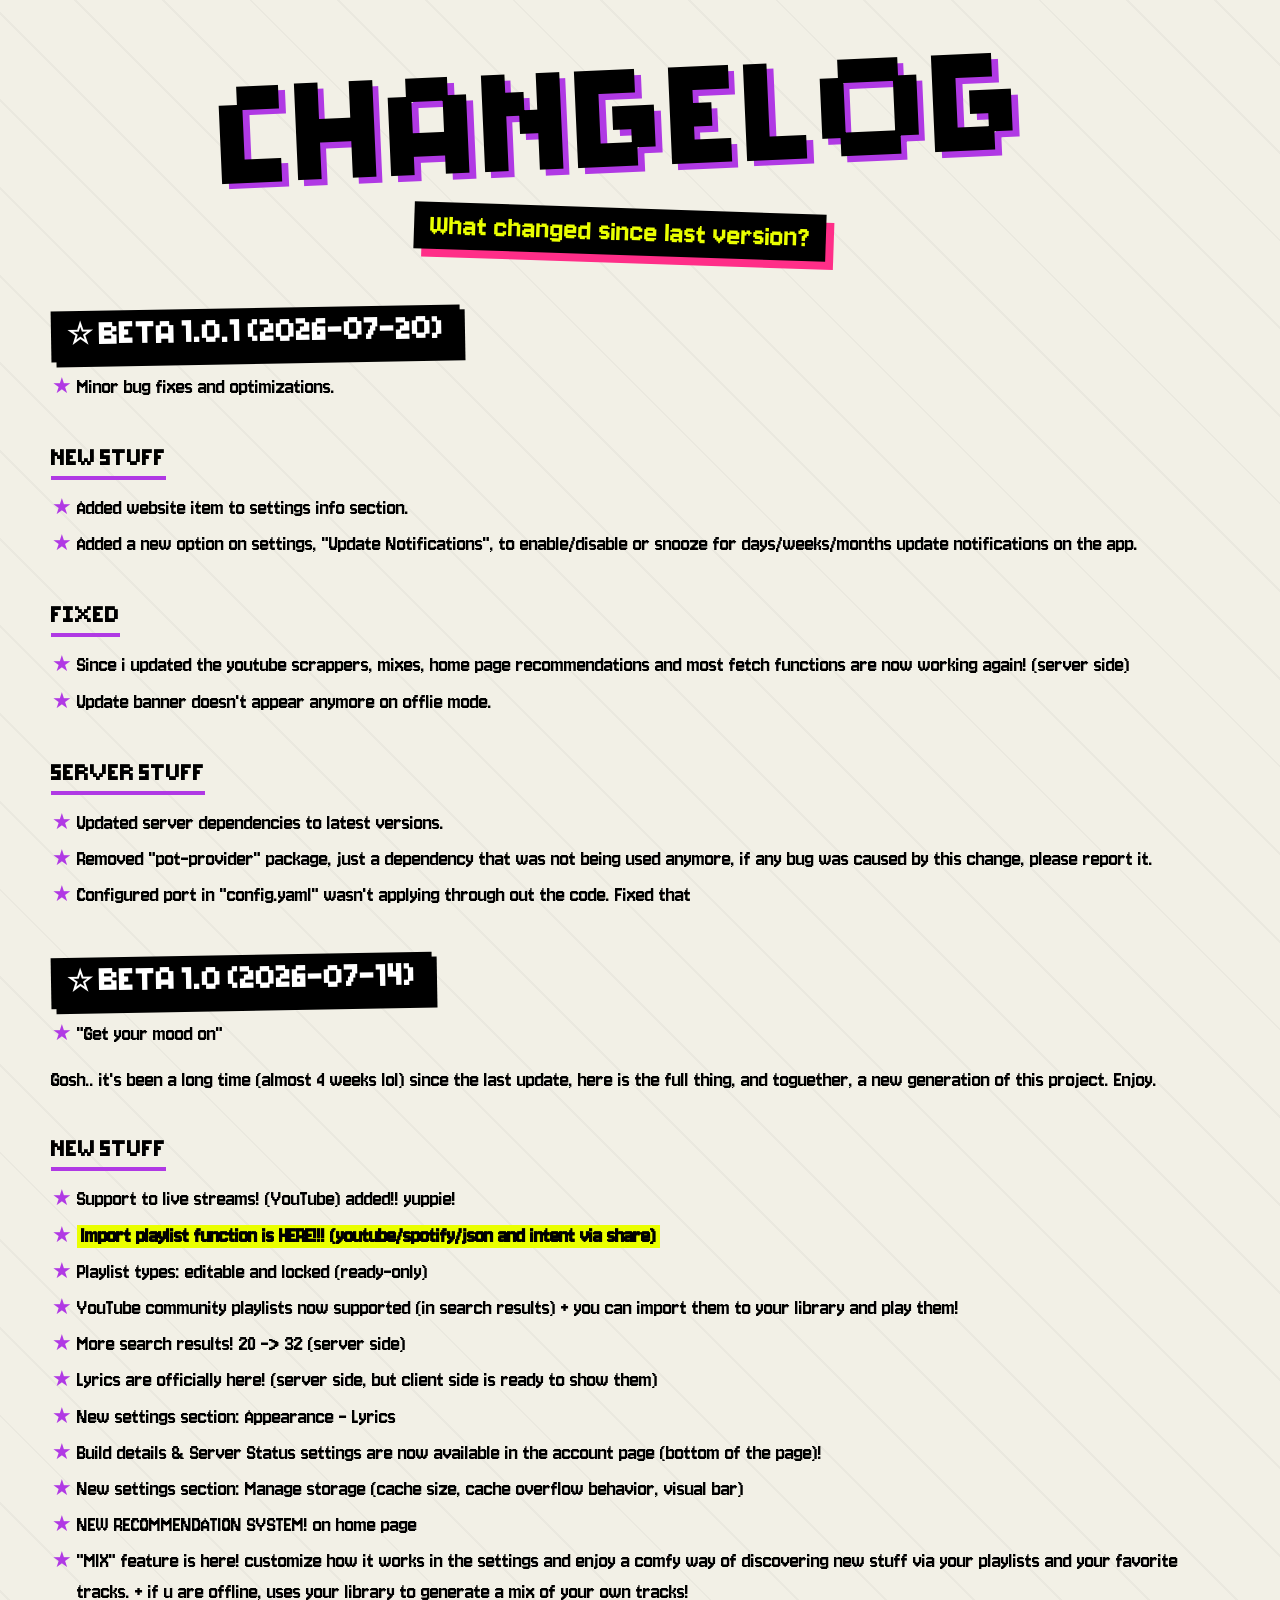
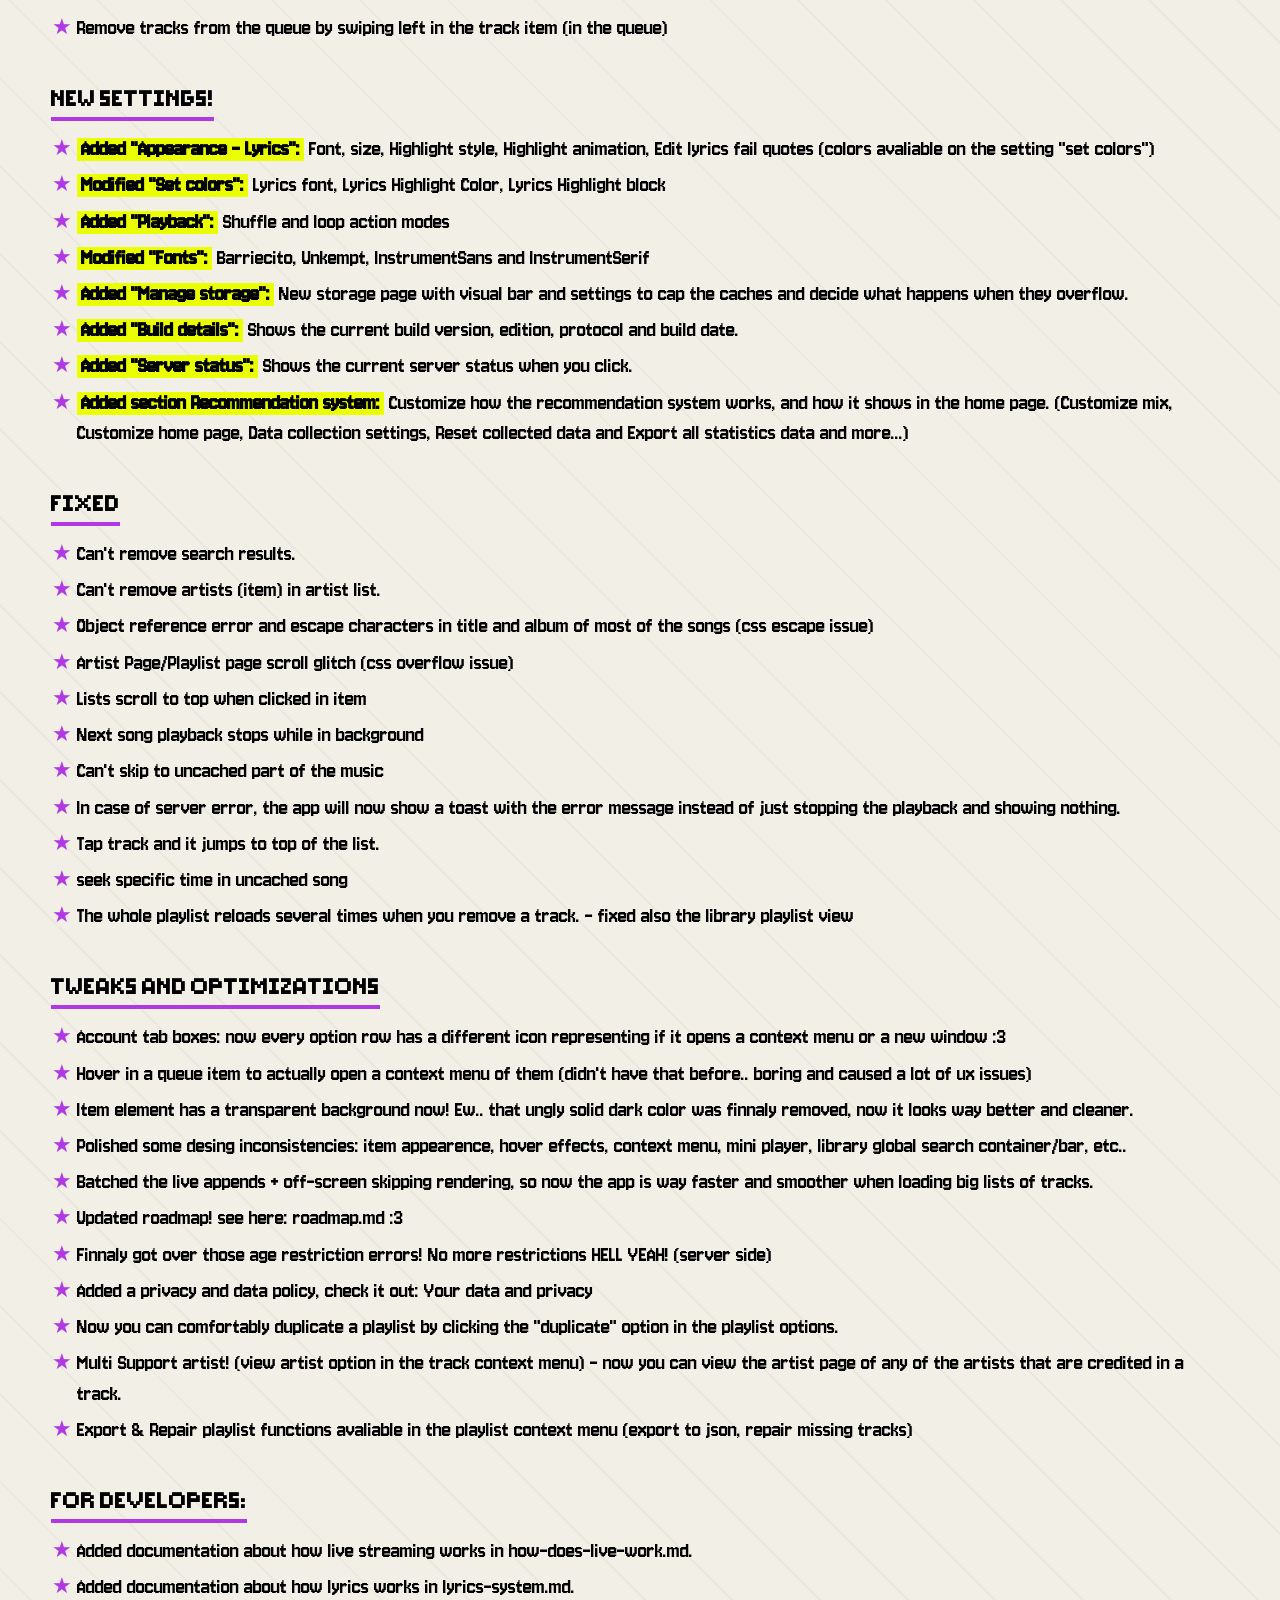
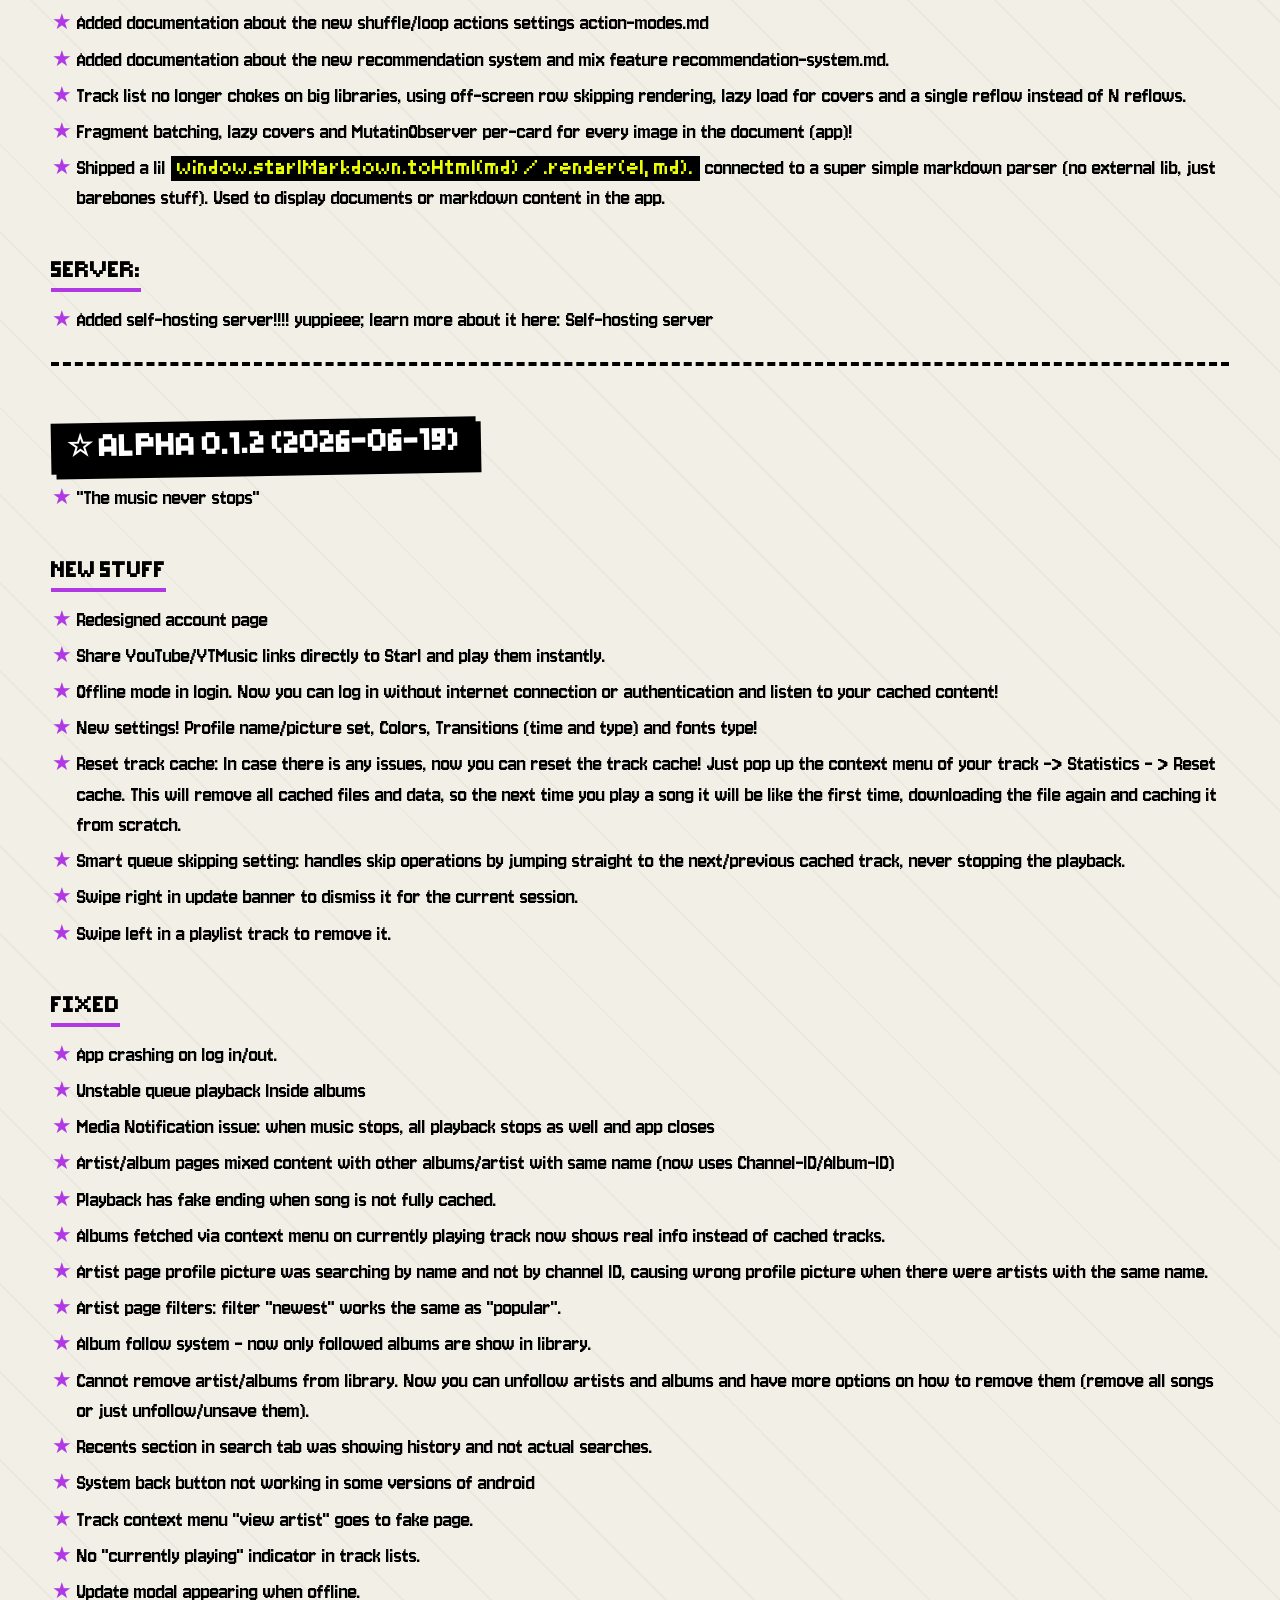
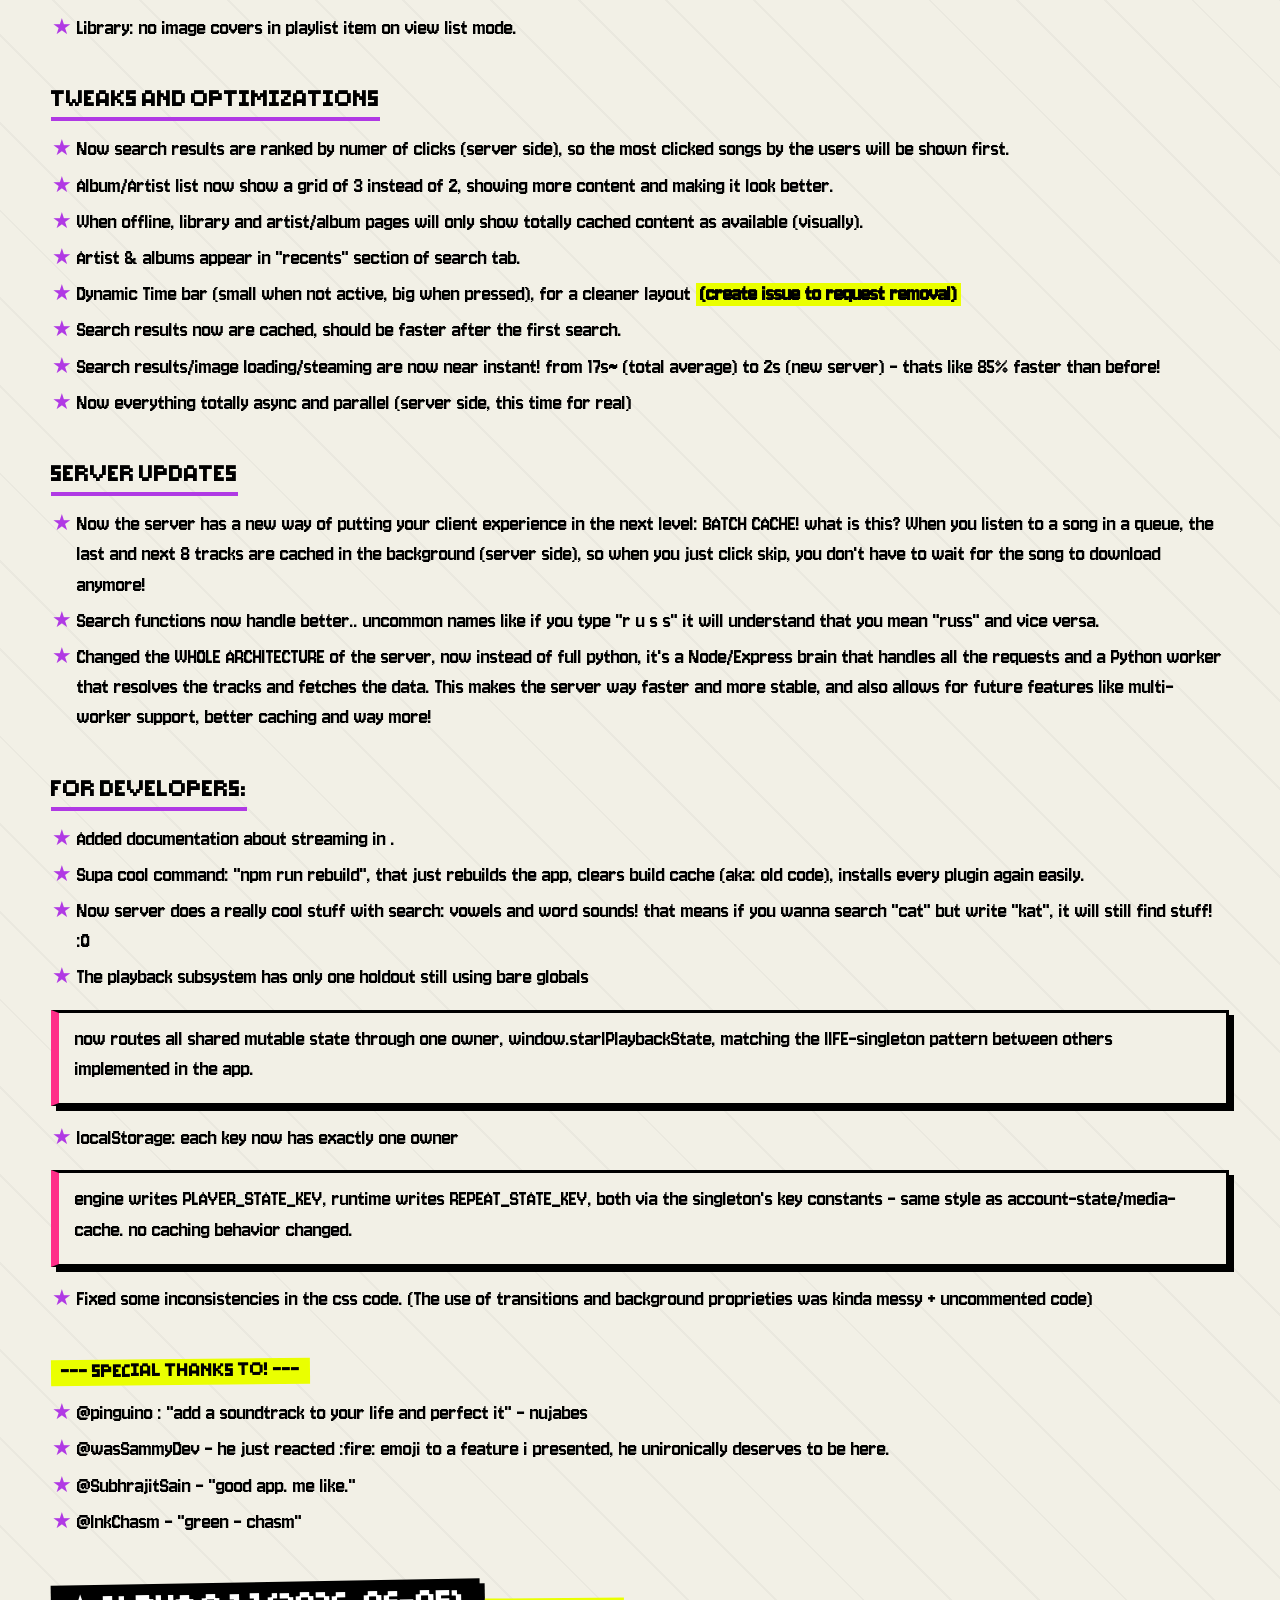
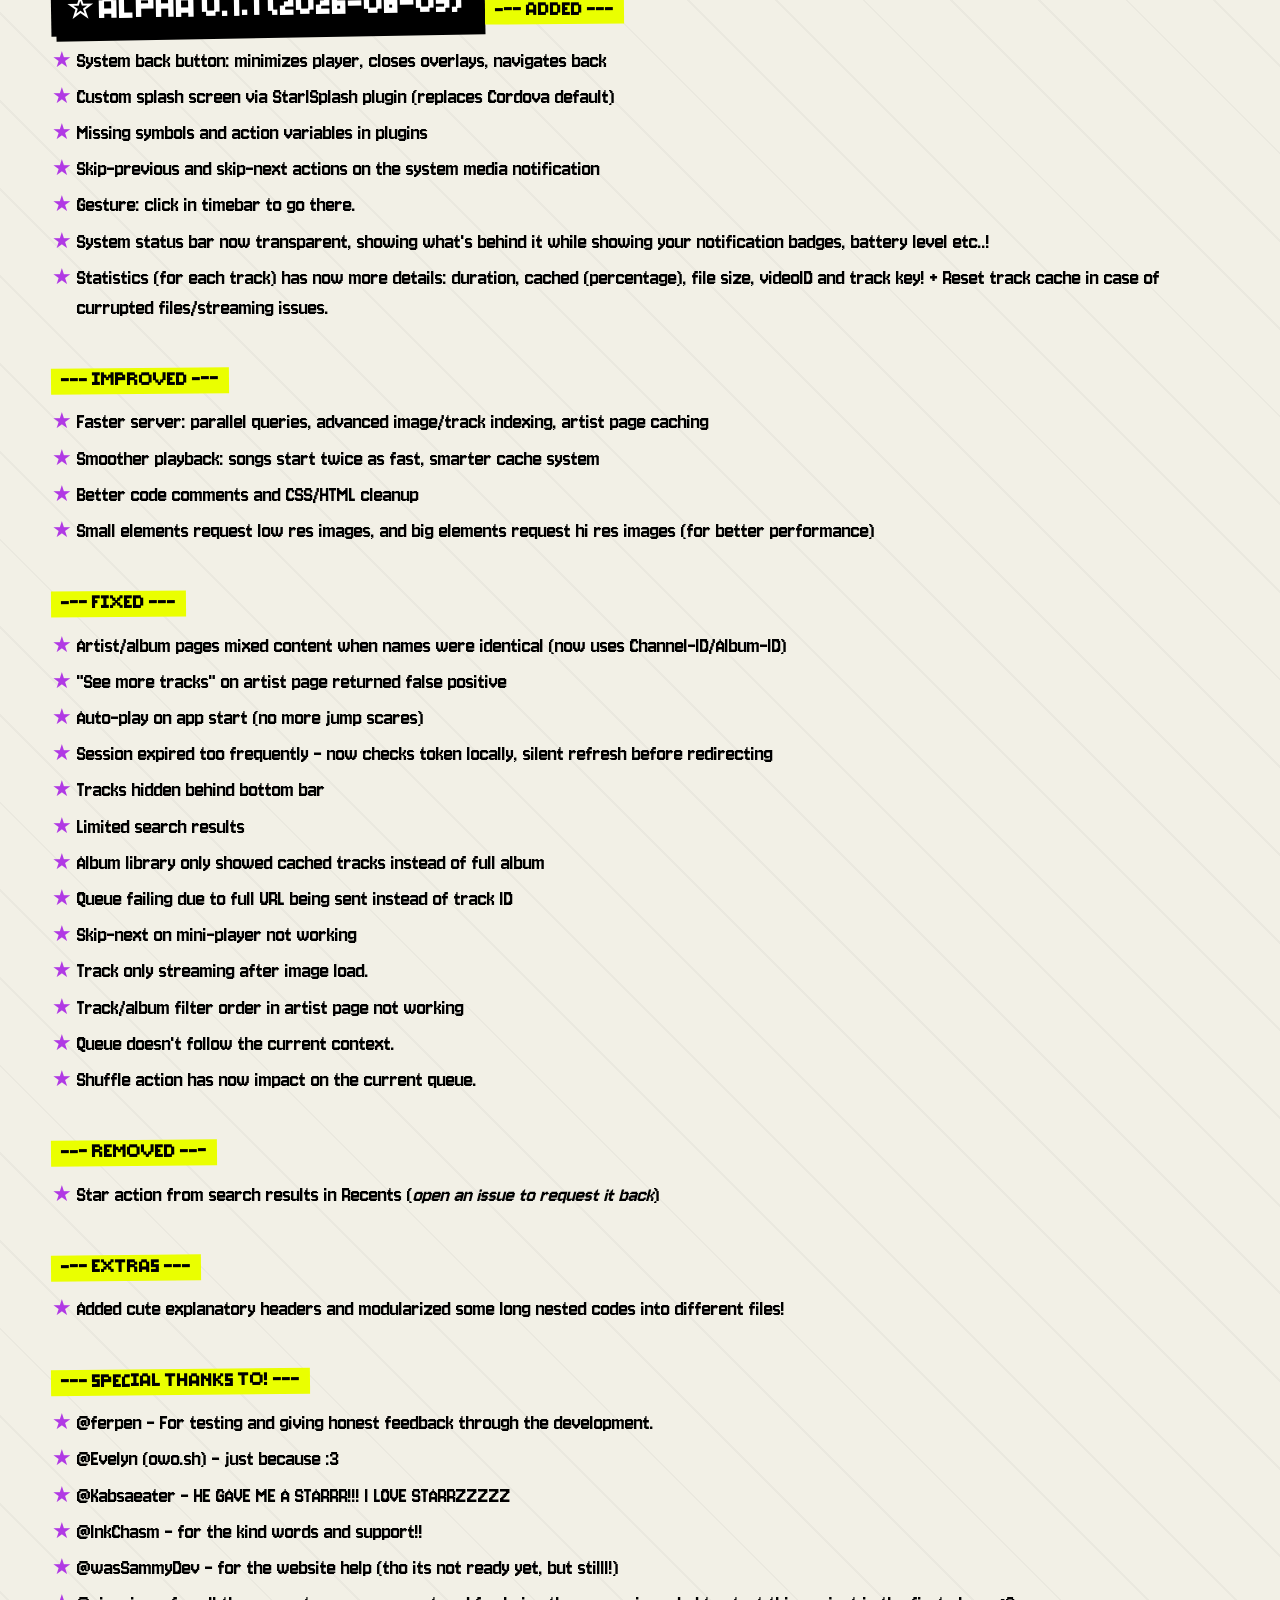
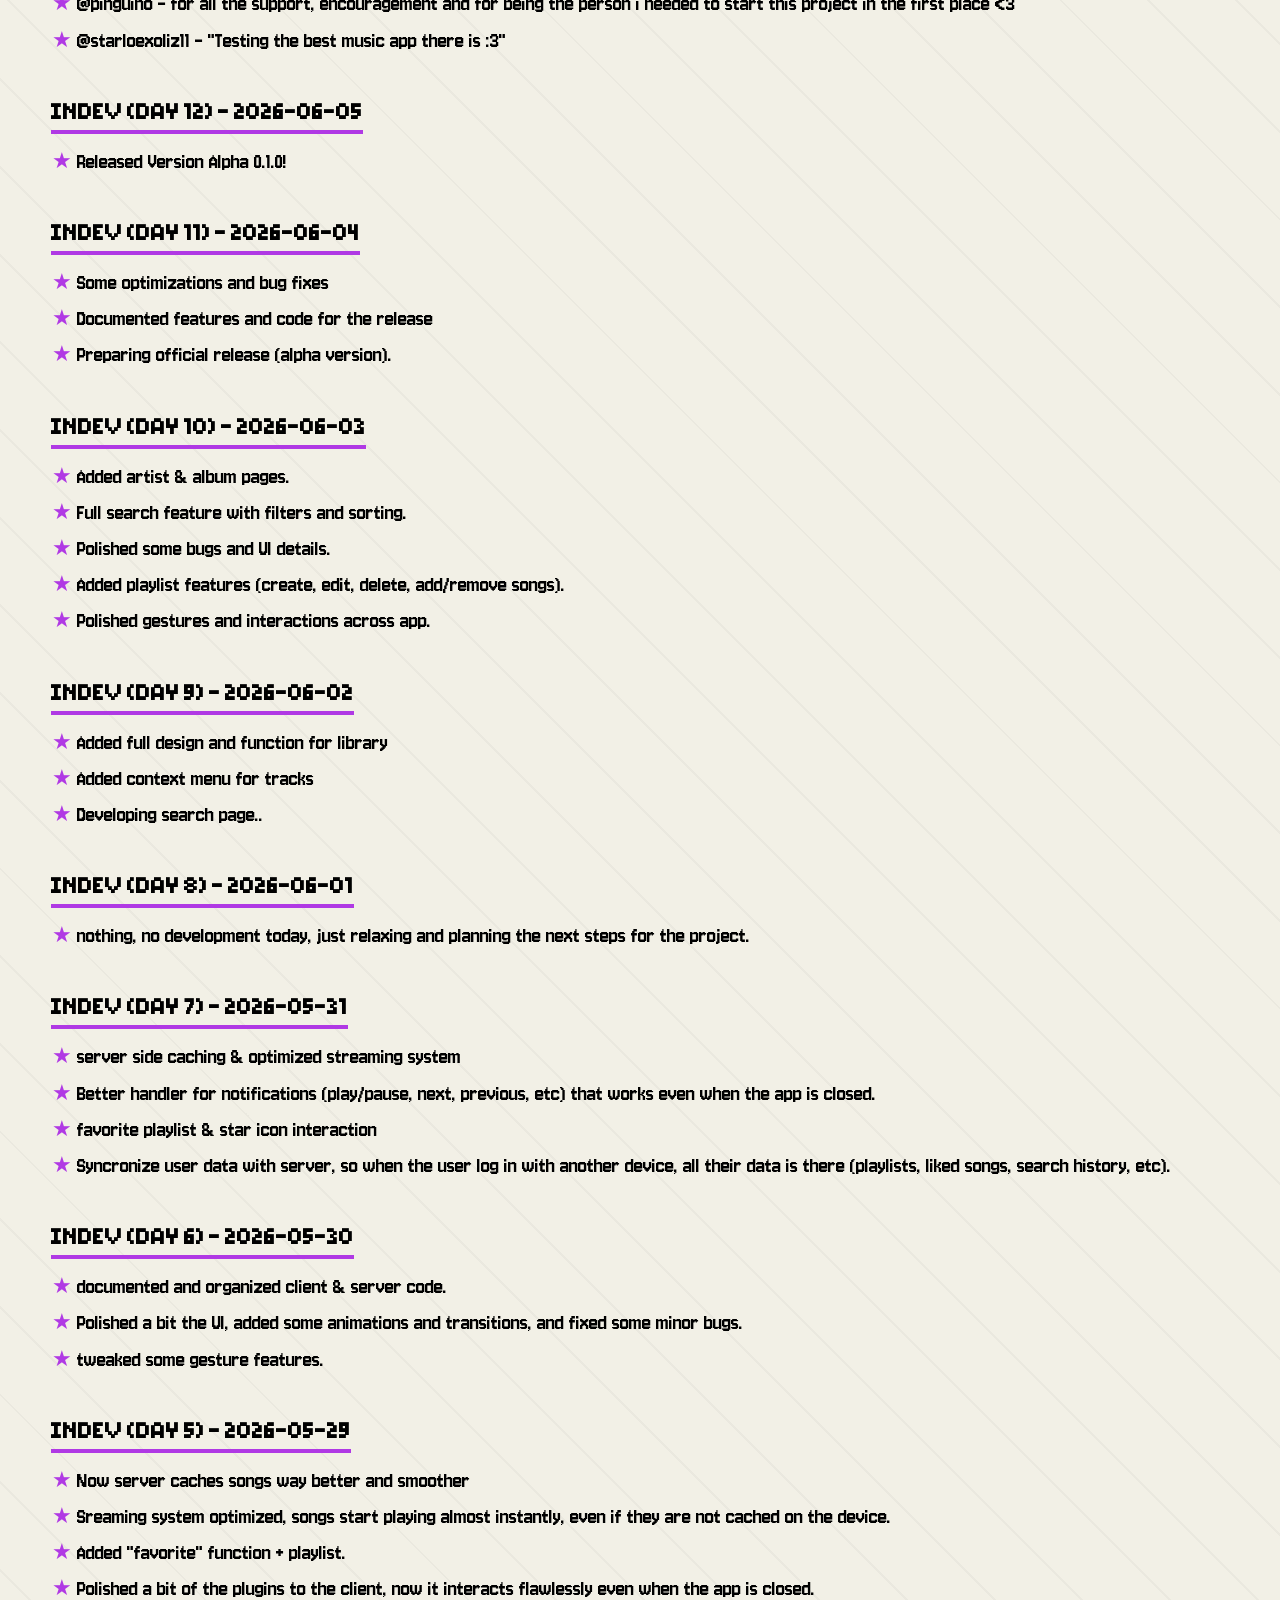
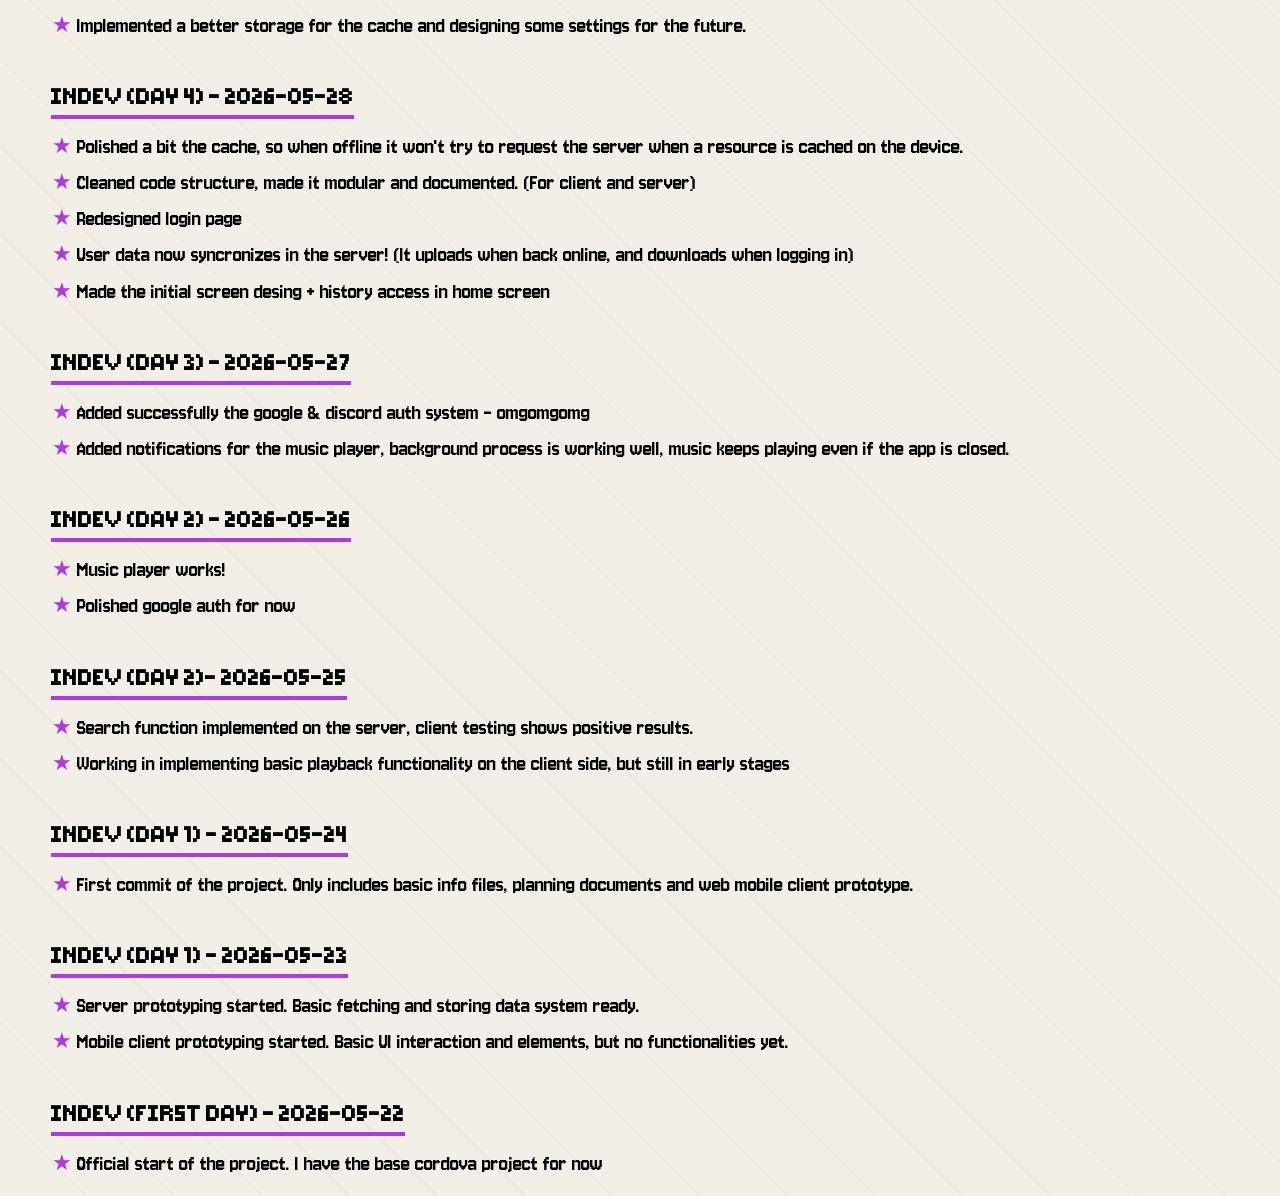
==== changelog.html @ 072ba6b6 "Added changelog + privacy & data :3" ====
<!doctype html>
<html lang="en">
<head>
	<meta charset="utf-8" />
	<meta name="viewport" content="width=device-width, initial-scale=1" />
	<title>starl - changelog</title>
	<meta name="description" content="The whole changelog :3" />
	<link rel="icon" href="media/img/GlitterMadness-Frame.png" />
	<link rel="stylesheet" href="styles/docs.css" />
	<link rel="stylesheet" href="styles/spray.css" />
	<link rel="stylesheet" href="styles/drag.css" />
	<script src="js/wiggle.js" defer></script>
	<script src="js/main.js" defer></script>
	<script src="js/drag.js" defer></script>
	<script src="js/md.js" defer></script>
	<script src="js/changelog.js" defer></script>
</head>
<body>

	<header class="hero">
		<h1 class="hero-title" data-wiggle>Changelog</h1>
		<p class="hero-sub">What changed since last version?</p>
	</header>

			<article id="doc-content" class="doc-content" style="padding-left: 4%; padding-right: 4%;">

# ☆ Beta 1.0.1 (2026-07-20)
- Minor bug fixes and optimizations.

## New stuff
- Added website item to settings info section.
- Added a new option on settings, "Update Notifications", to enable/disable or snooze for days/weeks/months update notifications on the app.

## Fixed
- Since i updated the youtube scrappers, mixes, home page recommendations and most fetch functions are now working again! (server side)
- Update banner doesn't appear anymore on offlie mode.

## Server Stuff
- Updated server dependencies to latest versions.
- Removed "pot-provider" package, just a dependency that was not being used anymore, if any bug was caused by this change, please report it.
- Configured port in "config.yaml" wasn't applying through out the code. Fixed that

# ☆ Beta 1.0 (2026-07-14)
-  "Get your mood on"

Gosh.. it's been a long time (almost 4 weeks lol) since the last update, here is the full thing, and toguether, a new generation of this project. Enjoy.

## New stuff
- Support to live streams! (YouTube) added!! yuppie!
- **Import playlist function is HERE!!! (youtube/spotify/json and intent via share)**
- Playlist types: editable and locked (ready-only)
- YouTube community playlists now supported (in search results) + you can import them to your library and play them!
- More search results! 20 -> 32 (server side)
- Lyrics are officially here! (server side, but client side is ready to show them)
- New settings section: Appearance - Lyrics
- Build details & Server Status settings are now available in the account page (bottom of the page)!
- New settings section: Manage storage (cache size, cache overflow behavior, visual bar)
- NEW RECOMMENDATION SYSTEM! on home page
- "MIX" feature is here! customize how it works in the settings and enjoy a comfy way of discovering new stuff via your playlists and your favorite tracks. + if u are offline, uses your library to generate a mix of your own tracks!
- Remove tracks from the queue by swiping left in the track item (in the queue)

## New Settings!
- **Added "Appearance - Lyrics":** Font, size, Highlight style, Highlight animation, Edit lyrics fail quotes (colors avaliable on the setting "set colors")
- **Modified "Set colors":** Lyrics font, Lyrics Highlight Color, Lyrics Highlight block
- **Added "Playback":** Shuffle and loop action modes
- **Modified "Fonts":** Barriecito, Unkempt, InstrumentSans and InstrumentSerif
- **Added "Manage storage":** New storage page with visual bar and settings to cap the caches and decide what happens when they overflow.
- **Added "Build details":** Shows the current build version, edition, protocol and build date.
- **Added "Server status":** Shows the current server status when you click.
- **Added section Recommendation system:** Customize how the recommendation system works, and how it shows in the home page. (Customize mix, Customize home page, Data collection settings, Reset collected data and Export all statistics data and more...)

## Fixed
- Can't remove search results.
- Can't remove artists (item) in artist list.
- Object reference error and escape characters in title and album of most of the songs (css escape issue)
- Artist Page/Playlist page scroll glitch (css overflow issue)
- Lists scroll to top when clicked in item
- Next song playback stops while in background
- Can't skip to uncached part of the music
- In case of server error, the app will now show a toast with the error message instead of just stopping the playback and showing nothing.
- Tap track and it jumps to top of the list.
- seek specific time in uncached song
- The whole playlist reloads several times when you remove a track. - fixed also the library playlist view

## Tweaks and optimizations
- Account tab boxes: now every option row has a different icon representing if it opens a context menu or a new window :3
- Hover in a queue item to actually open a context menu of them (didn't have that before.. boring and caused a lot of ux issues)
- Item element has a transparent background now! Ew.. that ungly solid dark color was finnaly removed, now it looks way better and cleaner.
- Polished some desing inconsistencies: item appearence, hover effects, context menu, mini player, library global search container/bar, etc..
- Batched the live appends + off-screen skipping rendering, so now the app is way faster and smoother when loading big lists of tracks.
- Updated roadmap! see here: <a href="./docs/roadmap.md" target="_blank">roadmap.md</a> :3
- Finnaly got over those age restriction errors! No more restrictions HELL YEAH! (server side)
- Added a privacy and data policy, check it out: <a href="./privacy&data.html" target="_blank">Your data and privacy</a>
- Now you can comfortably duplicate a playlist by clicking the "duplicate" option in the playlist options.
- Multi Support artist! (view artist option in the track context menu) - now you can view the artist page of any of the artists that are credited in a track.
- Export & Repair playlist functions avaliable in the playlist context menu (export to json, repair missing tracks)

## For developers:
- Added documentation about how live streaming works in <a href="./docs/dev/how-does-live-work.md" target="_blank">how-does-live-work.md</a>.
- Added documentation about how lyrics works in <a href="./docs/dev/lyrics-system.md" target="_blank">lyrics-system.md</a>.
- Added documentation about the new shuffle/loop actions settings <a href="./docs/dev/action-modes.md">action-modes.md</a>
- Added documentation about the new recommendation system and mix feature <a href="./docs/dev/recommendation-system.md">recommendation-system.md</a>.
- Track list no longer chokes on big libraries, using off-screen row skipping rendering, lazy load for covers and a single reflow instead of N reflows.
- Fragment batching, lazy covers and MutatinObserver per-card for every image in the document (app)!
- Shipped a lil `window.starlMarkdown.toHtml(md) / .render(el, md).` connected to a super simple markdown parser (no external lib, just barebones stuff). Used to display documents or markdown content in the app.

## Server:
- Added self-hosting server!!!! yuppieee; learn more about it here: <a href="./docs/server/readme.md" target="_blank">Self-hosting server</a>

---

# ☆ Alpha 0.1.2 (2026-06-19)
- "The music never stops"

## New stuff
- Redesigned account page
- Share YouTube/YTMusic links directly to Starl and play them instantly.
- Offline mode in login. Now you can log in without internet connection or authentication and listen to your cached content!
- New settings! Profile name/picture set, Colors, Transitions (time and type) and fonts type!
- Reset track cache: In case there is any issues, now you can reset the track cache! Just pop up the context menu of your track -> Statistics - > Reset cache. This will remove all cached files and data, so the next time you play a song it will be like the first time, downloading the file again and caching it from scratch.
- Smart queue skipping setting: handles skip operations by jumping straight to the next/previous cached track, never stopping the playback.
- Swipe right in update banner to dismiss it for the current session.
- Swipe left in a playlist track to remove it.

## Fixed
- App crashing on log in/out.
- Unstable queue playback Inside albums
- Media Notification issue: when music stops, all playback stops as well and app closes
- Artist/album pages mixed content with other albums/artist with same name (now uses Channel-ID/Album-ID)
- Playback has fake ending when song is not fully cached.
- Albums fetched via context menu on currently playing track now shows real info instead of cached tracks.
- Artist page profile picture was searching by name and not by channel ID, causing wrong profile picture when there were artists with the same name.
- Artist page filters: filter "newest" works the same as "popular".
- Album follow system - now only followed albums are show in library.
- Cannot remove artist/albums from library. Now you can unfollow artists and albums and have more options on how to remove them (remove all songs or just unfollow/unsave them).
- Recents section in search tab was showing history and not actual searches.
- System back button not working in some versions of android
- Track context menu "view artist" goes to fake page.
- No "currently playing" indicator in track lists.
- Update modal appearing when offline.
- Library: no image covers in playlist item on view list mode.

## Tweaks and optimizations
- Now search results are ranked by numer of clicks (server side), so the most clicked songs by the users will be shown first.
- Album/Artist list now show a grid of 3 instead of 2, showing more content and making it look better.
- When offline, library and artist/album pages will only show totally cached content as available (visually).
- Artist & albums appear in "recents" section of search tab.
- Dynamic Time bar (small when not active, big when pressed), for a cleaner layout **(create issue to request removal)**
- Search results now are cached, should be faster after the first search.
- Search results/image loading/steaming are now near instant! from 17s~ (total average) to 2s (new server) - thats like 85% faster than before!
- Now everything totally async and parallel (server side, this time for real)

## Server updates
- Now the server has a new way of putting your client experience in the next level: BATCH CACHE! what is this? When you listen to a song in a queue, the last and next 8 tracks are cached in the background (server side), so when you just click skip, you don't have to wait for the song to download anymore!
- Search functions now handle better.. uncommon names like if you type "r u s s" it will understand that you mean "russ" and vice versa.
- Changed the WHOLE ARCHITECTURE of the server, now instead of full python, it's a Node/Express brain that handles all the requests and a Python worker that resolves the tracks and fetches the data. This makes the server way faster and more stable, and also allows for future features like multi-worker support, better caching and way more!

## For developers:
- Added documentation about streaming in <a href="./docs/dev/how-sys-streaming-works.md"></a> .
- Supa cool command: "npm run rebuild", that just rebuilds the app, clears build cache (aka: old code), installs every plugin again easily.
- Now server does a really cool stuff with search: vowels and word sounds! that means if you wanna search "cat" but write "kat", it will still find stuff! :O
- The playback subsystem has only one holdout still using bare globals
> now routes all shared mutable state through one owner, window.starlPlaybackState, matching the IIFE-singleton pattern between others implemented in the app.
- localStorage: each key now has exactly one owner
> engine writes PLAYER_STATE_KEY, runtime writes REPEAT_STATE_KEY, both via the singleton's key constants - same style as account-state/media-cache. no caching behavior changed.
- Fixed some inconsistencies in the css code. (The use of transitions and background proprieties was kinda messy + uncommented code)

### --- Special thanks to! ---
- @pinguino : "add a soundtrack to your life and perfect it" - nujabes
- @wasSammyDev - he just reacted :fire: emoji to a feature i presented, he unironically deserves to be here.
- @SubhrajitSain - "good app. me like."
- @InkChasm - "green - chasm"

# ☆ Alpha 0.1.1 (2026-06-05)

### --- Added ---
- System back button: minimizes player, closes overlays, navigates back
- Custom splash screen via StarlSplash plugin (replaces Cordova default)
- Missing symbols and action variables in plugins
- Skip-previous and skip-next actions on the system media notification
- Gesture: click in timebar to go there.
- System status bar now transparent, showing what's behind it while showing your notification badges, battery level etc..!
- Statistics (for each track) has now more details: duration, cached (percentage), file size, videoID and track key! + Reset track cache in case of currupted files/streaming issues.

### --- Improved ---
- Faster server: parallel queries, advanced image/track indexing, artist page caching
- Smoother playback: songs start twice as fast, smarter cache system
- Better code comments and CSS/HTML cleanup
- Small elements request low res images, and big elements request hi res images (for better performance)

### --- Fixed ---
- Artist/album pages mixed content when names were identical (now uses Channel-ID/Album-ID)
- "See more tracks" on artist page returned false positive
- Auto-play on app start (no more jump scares)
- Session expired too frequently - now checks token locally, silent refresh before redirecting
- Tracks hidden behind bottom bar
- Limited search results
- Album library only showed cached tracks instead of full album
- Queue failing due to full URL being sent instead of track ID
- Skip-next on mini-player not working
- Track only streaming after image load.
- Track/album filter order in artist page not working
- Queue doesn't follow the current context.
- Shuffle action has now impact on the current queue.

### --- Removed ---
- Star action from search results in Recents (*open an issue to request it back*)

### --- Extras ---
- Added cute explanatory headers and modularized some long nested codes into different files!

### --- Special thanks to! ---
- @ferpen - For testing and giving honest feedback through the development.
- @Evelyn (owo.sh) - just because :3
- @Kabsaeater - HE GAVE ME A STARRR!!! I LOVE STARRZZZZZ
- @InkChasm - for the kind words and support!!
- @wasSammyDev - for the website help (tho its not ready yet, but stilll!)
- @pinguino - for all the support, encouragement and for being the person i needed to start this project in the first place <3
- @starloexoliz11 - "Testing the best music app there is :3"

## indev (day 12) - 2026-06-05
- Released Version Alpha 0.1.0!

## indev (day 11) - 2026-06-04
- Some optimizations and bug fixes
- Documented features and code for the release
- Preparing official release (alpha version).

## indev (day 10) - 2026-06-03
- Added artist & album pages.
- Full search feature with filters and sorting.
- Polished some bugs and UI details.
- Added playlist features (create, edit, delete, add/remove songs).
- Polished gestures and interactions across app.

## indev (day 9) - 2026-06-02
- Added full design and function for library
- Added context menu for tracks
- Developing search page..

## indev (day 8) - 2026-06-01
- nothing, no development today, just relaxing and planning the next steps for the project.

## indev (day 7) - 2026-05-31
- server side caching & optimized streaming system
- Better handler for notifications (play/pause, next, previous, etc) that works even when the app is closed.
- favorite playlist & star icon interaction
- Syncronize user data with server, so when the user log in with another device, all their data is there (playlists, liked songs, search history, etc).

## indev (day 6) - 2026-05-30
- documented and organized client & server code.
- Polished a bit the UI, added some animations and transitions, and fixed some minor bugs.
- tweaked some gesture features.

## indev (day 5) - 2026-05-29
- Now server caches songs way better and smoother
- Sreaming system optimized, songs start playing almost instantly, even if they are not cached on the device.
- Added "favorite" function + playlist.
- Polished a bit of the plugins to the client, now it interacts flawlessly even when the app is closed.
- Implemented a better storage for the cache and designing some settings for the future.

## indev (day 4) - 2026-05-28
- Polished a bit the cache, so when offline it won't try to request the server when a resource is cached on the device.
- Cleaned code structure, made it modular and documented. (For client and server)
- Redesigned login page
- User data now syncronizes in the server! (It uploads when back online, and downloads when logging in)
- Made the initial screen desing + history access in home screen

## indev (day 3) - 2026-05-27
- Added successfully the google & discord auth system - omgomgomg
- Added notifications for the music player, background process is working well, music keeps playing even if the app is closed.

## indev (day 2) - 2026-05-26
- Music player works!
- Polished google auth for now

## indev (day 2)- 2026-05-25
- Search function implemented on the server, client testing shows positive results.
- Working in implementing basic playback functionality on the client side, but still in early stages

## indev (day 1) - 2026-05-24
- First commit of the project. Only includes basic info files, planning documents and web mobile client prototype.

## indev (day 1) - 2026-05-23
- Server prototyping started. Basic fetching and storing data system ready.
- Mobile client prototyping started. Basic UI interaction and elements, but no functionalities yet.

## indev (first day) - 2026-05-22
- Official start of the project. I have the base cordova project for now

            </article>
</body>
</html>
---- styles/docs.css ----
@import url('./main.css');

/* -------------------------------------------------- docs page -------------------------------------------------- */

.docs-intro {
	font-size: 1.4rem;
	max-width: 720px;
	margin-bottom: 10px;
	line-height: 1.3;
}

/* -------------------------------------------------- layout -------------------------------------------------- */

.docs-layout {
	display: grid;
	grid-template-columns: 260px 1fr;
	gap: 30px;
	align-items: start;
max-width: 100%;
}

@media (max-width: 800px) {
	.docs-layout {
		grid-template-columns: 1fr;
	}
}

/* -------------------------------------------------- sidebar -------------------------------------------------- */

.doc-sidebar {
	position: sticky;
	top: 70px;
}

@media (max-width: 800px) {
	.doc-sidebar {
		position: static;
	}
}

.doc-nav {
	border: var(--punk-border);
	background: var(--punk-white);
	box-shadow: var(--punk-shadow);
	padding: 14px;
	display: flex;
	flex-direction: column;
	gap: 4px;
	max-height: 70vh;
	overflow-y: auto;
}

.doc-nav-group {
	font-family: var(--pixel-font);
	font-size: 0.8rem;
	text-transform: uppercase;
	background: var(--punk-black);
	color: var(--punk-acid);
	padding: 6px 10px;
	margin: 12px 0 6px;
	transform: rotate(-1deg);
}

.doc-nav-group:first-child {
	margin-top: 0;
}

.doc-nav-link {
	font-family: var(--pixel-font);
	font-size: 0.78rem;
	text-decoration: none;
	text-transform: uppercase;
	padding: 6px 10px;
	border: 2px solid transparent;
}

.doc-nav-link::before {
	content: '» ';
	color: var(--punk-accent);
}

.doc-nav-link:hover {
	background: var(--punk-acid);
	border-color: var(--punk-black);
	transform: translateX(4px);
}

.doc-nav-link.active {
	background: var(--punk-accent);
	color: var(--punk-white);
	border-color: var(--punk-black);
	box-shadow: 3px 3px 0 var(--punk-black);
}

.doc-nav-link.active::before {
	content: '★ ';
	color: var(--punk-acid);
	display: inline-block;
	animation: wiggle-b 0.9s var(--snap) infinite;
}

/* -------------------------------------------------- reader -------------------------------------------------- */

.doc-reader {
	border: var(--punk-border);
	background: var(--punk-white);
	box-shadow: var(--punk-shadow-accent);
	padding: 26px 30px;
	min-height: 400px;
}

.doc-toolbar {
	text-align: right;
	margin-bottom: 14px;
}

.doc-toolbar-link {
	font-family: var(--pixel-font);
	font-size: 0.75rem;
	text-decoration: none;
	background: var(--punk-black);
	color: var(--punk-white);
	padding: 6px 10px;
	display: inline-block;
	transform: rotate(1deg);
}

.doc-toolbar-link:hover {
	background: var(--punk-pink);
	color: var(--punk-black);
}

.doc-status {
	font-family: var(--pixel-font);
	font-size: 1rem;
	text-transform: uppercase;
	padding: 30px 10px;
	display: none;
}

.doc-status-star {
	display: inline-block;
	color: var(--punk-accent);
	animation: stamp-spin 1.2s var(--snap-3) infinite;
	margin-right: 10px;
	font-size: 1.4rem;
}

.doc-reader.loading .doc-status { display: block; }
.doc-reader.loading .doc-content { display: none; }

.doc-reader.error .doc-status { display: block; }
.doc-reader.error .doc-status-star { color: var(--punk-pink); }
.doc-reader.error #doc-status-text {
	background: var(--punk-pink);
	padding: 2px 8px;
}
.doc-reader.error .doc-content { display: none; }

/* -------------------------------------------------- doc content -------------------------------------------------- */

.doc-content {
	font-size: 1.35rem;
	line-height: 1.4;
}

.doc-content h1,
.doc-content h2,
.doc-content h3,
.doc-content h4,
.doc-content h5,
.doc-content h6 {
	font-family: var(--pixel-font);
	text-transform: uppercase;
	margin: 28px 0 14px;
	line-height: 1.2;
}

.doc-content h1 {
	font-size: 1.8rem;
	background: var(--punk-black);
	color: var(--punk-white);
	display: inline-block;
	padding: 8px 16px;
	box-shadow: var(--punk-shadow-small);
	transform: rotate(-1deg);
}

.doc-content h2 {
	font-size: 1.3rem;
	border-bottom: 4px solid var(--punk-accent);
	display: inline-block;
	padding-bottom: 4px;
}

.doc-content h3 {
	font-size: 1.05rem;
	background: var(--punk-acid);
	display: inline-block;
	padding: 3px 10px;
	transform: rotate(-0.5deg);
}

.doc-content h4, .doc-content h5, .doc-content h6 {
	font-size: 0.95rem;
}

.doc-content p {
	margin-bottom: 14px;
}

.doc-content a {
	color: var(--punk-accent);
	text-decoration-thickness: 3px;
}

.doc-content a:hover {
	background: var(--punk-acid);
	color: var(--punk-black);
}

.doc-content b {
	background: var(--punk-acid);
	padding: 0 4px;
}

.doc-content ul, .doc-content ol {
	margin: 0 0 16px 26px;
}

.doc-content li {
	margin-bottom: 6px;
}

.doc-content ul li::marker {
	content: '★ ';
	color: var(--punk-accent);
}

.doc-content code {
	font-family: var(--pixel-font);
	font-size: 0.85em;
	background: var(--punk-black);
	color: var(--punk-acid);
	padding: 2px 6px;
}

.doc-content pre {
	background: var(--punk-black);
	border: var(--punk-border-thin);
	box-shadow: var(--punk-shadow-small);
	padding: 16px;
	margin: 0 0 18px;
	overflow-x: auto;
	transform: rotate(-0.3deg);
}

.doc-content pre code {
	background: none;
	padding: 0;
	display: block;
	white-space: pre;
}

.doc-content blockquote {
	border-left: 8px solid var(--punk-pink);
	border-top: var(--punk-border-thin);
	border-bottom: var(--punk-border-thin);
	border-right: var(--punk-border-thin);
	background: var(--punk-paper);
	box-shadow: var(--punk-shadow-small);
	padding: 12px 16px;
	margin: 0 0 18px;
}

.doc-content blockquote p {
	margin-bottom: 6px;
}

.doc-content table {
	border-collapse: collapse;
	margin: 0 0 18px;
	width: 100%;
	box-shadow: var(--punk-shadow-small);
}

.doc-content th, .doc-content td {
	border: var(--punk-border-thin);
	padding: 8px 12px;
	text-align: left;
	font-size: 1.2rem;
}

.doc-content th {
	font-family: var(--pixel-font);
	font-size: 0.8rem;
	text-transform: uppercase;
	background: var(--punk-black);
	color: var(--punk-acid);
}

.doc-content tr:nth-child(even) td {
	background: #00000008;
}

.doc-content img {
	max-width: 100%;
	border: var(--punk-border);
	box-shadow: var(--punk-shadow);
	margin: 10px 0 18px;
}

.doc-content hr {
	border: none;
	border-top: 4px dashed var(--punk-black);
	margin: 26px 0;
}
---- styles/spray.css ----
@import url('./root.css');

/* -------------------------------------------------- star spray -------------------------------------------------- */

@keyframes spray-fly {
	0% { transform: translate(0, 0) rotate(0deg); opacity: 1; }
	30% { transform: translate(calc(var(--dx) * 0.4), calc(var(--dy) * 0.4)) rotate(calc(var(--rot) * 0.4)); opacity: 1; }
	60% { transform: translate(calc(var(--dx) * 0.8), calc(var(--dy) * 0.8)) rotate(calc(var(--rot) * 0.8)); opacity: 1; }
	100% { transform: translate(var(--dx), var(--dy)) rotate(var(--rot)); opacity: 0; }
}

.spray-star {
	position: fixed;
	left: var(--sx);
	top: var(--sy);
	z-index: 999;
	pointer-events: none;
	font-size: 1.6rem;
	color: var(--punk-accent);
	text-shadow: 3px 3px 0 var(--punk-black);
	animation: spray-fly 0.85s steps(6, end) forwards;
}

.spray-star:nth-child(odd) { color: var(--punk-acid); }
.spray-star:nth-child(3n) { color: var(--punk-pink); }
---- styles/drag.css ----
@import url('./root.css');

/* -------------------------------------------------- draggable stuff -------------------------------------------------- */

[data-drag] {
	translate: var(--drag-x, 0px) var(--drag-y, 0px);
	rotate: var(--drag-rot, 0deg);
	touch-action: none;
	cursor: var(--cursor-aim);
}

[data-drag].dragging {
	position: relative;
	z-index: 90;
	user-select: none;
	cursor: var(--cursor-aim-press);
	animation: none;
}

[data-drag].dragging * {
	animation-play-state: paused;
}

@media (prefers-reduced-motion: reduce) {
	[data-drag] {
		translate: 0px 0px;
		rotate: 0deg;
	}
}
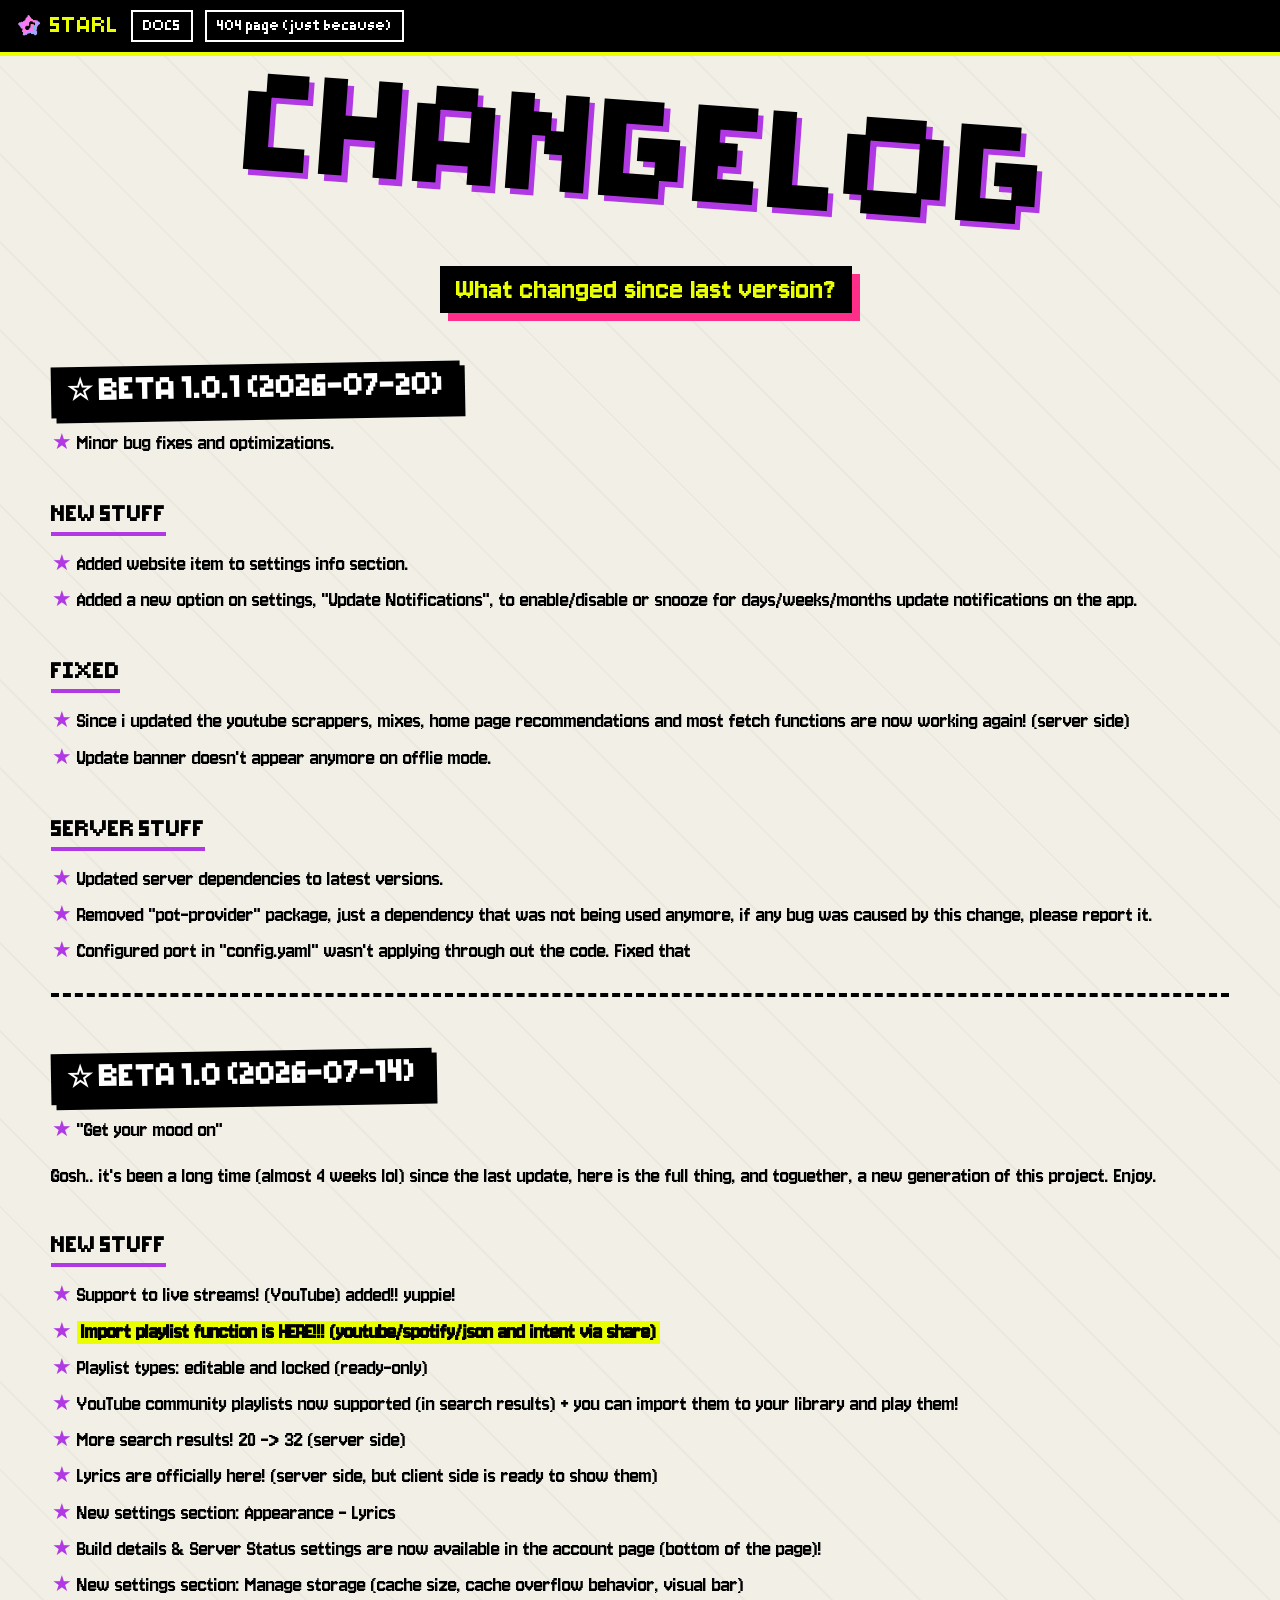
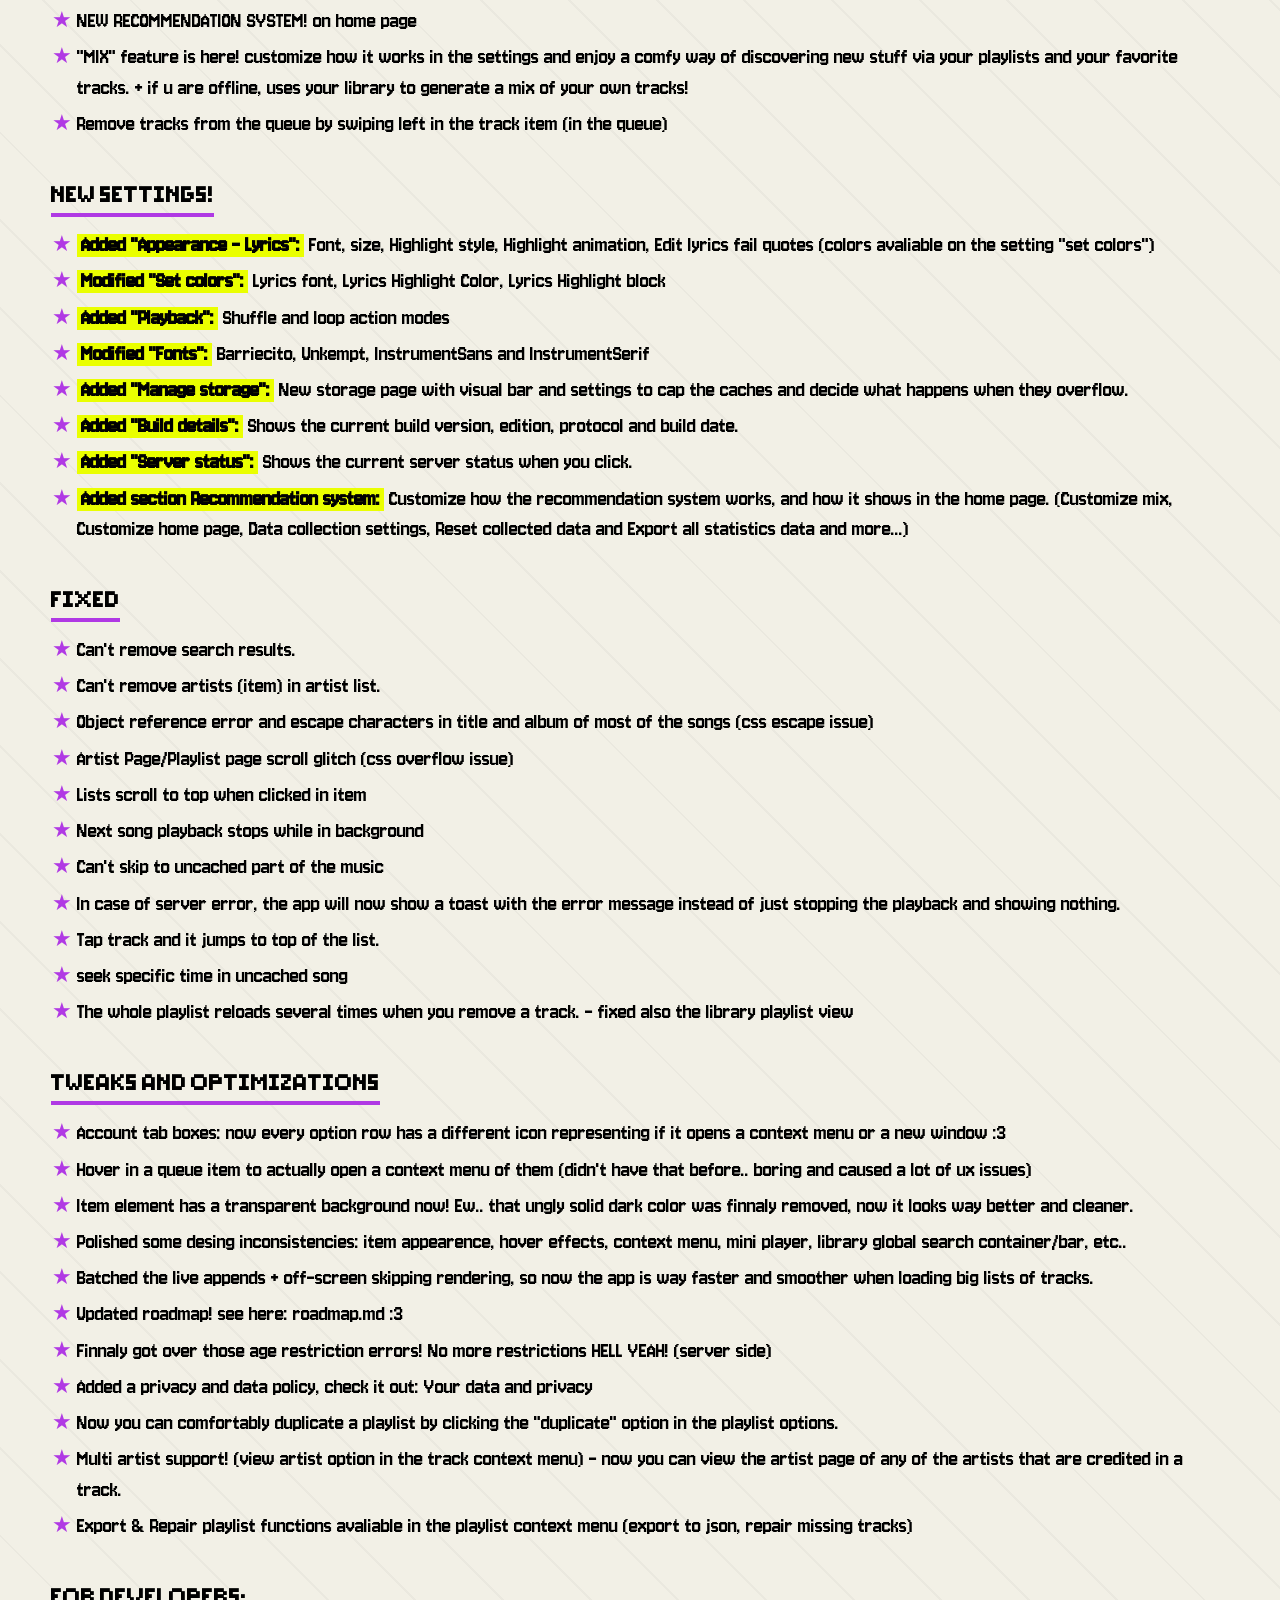
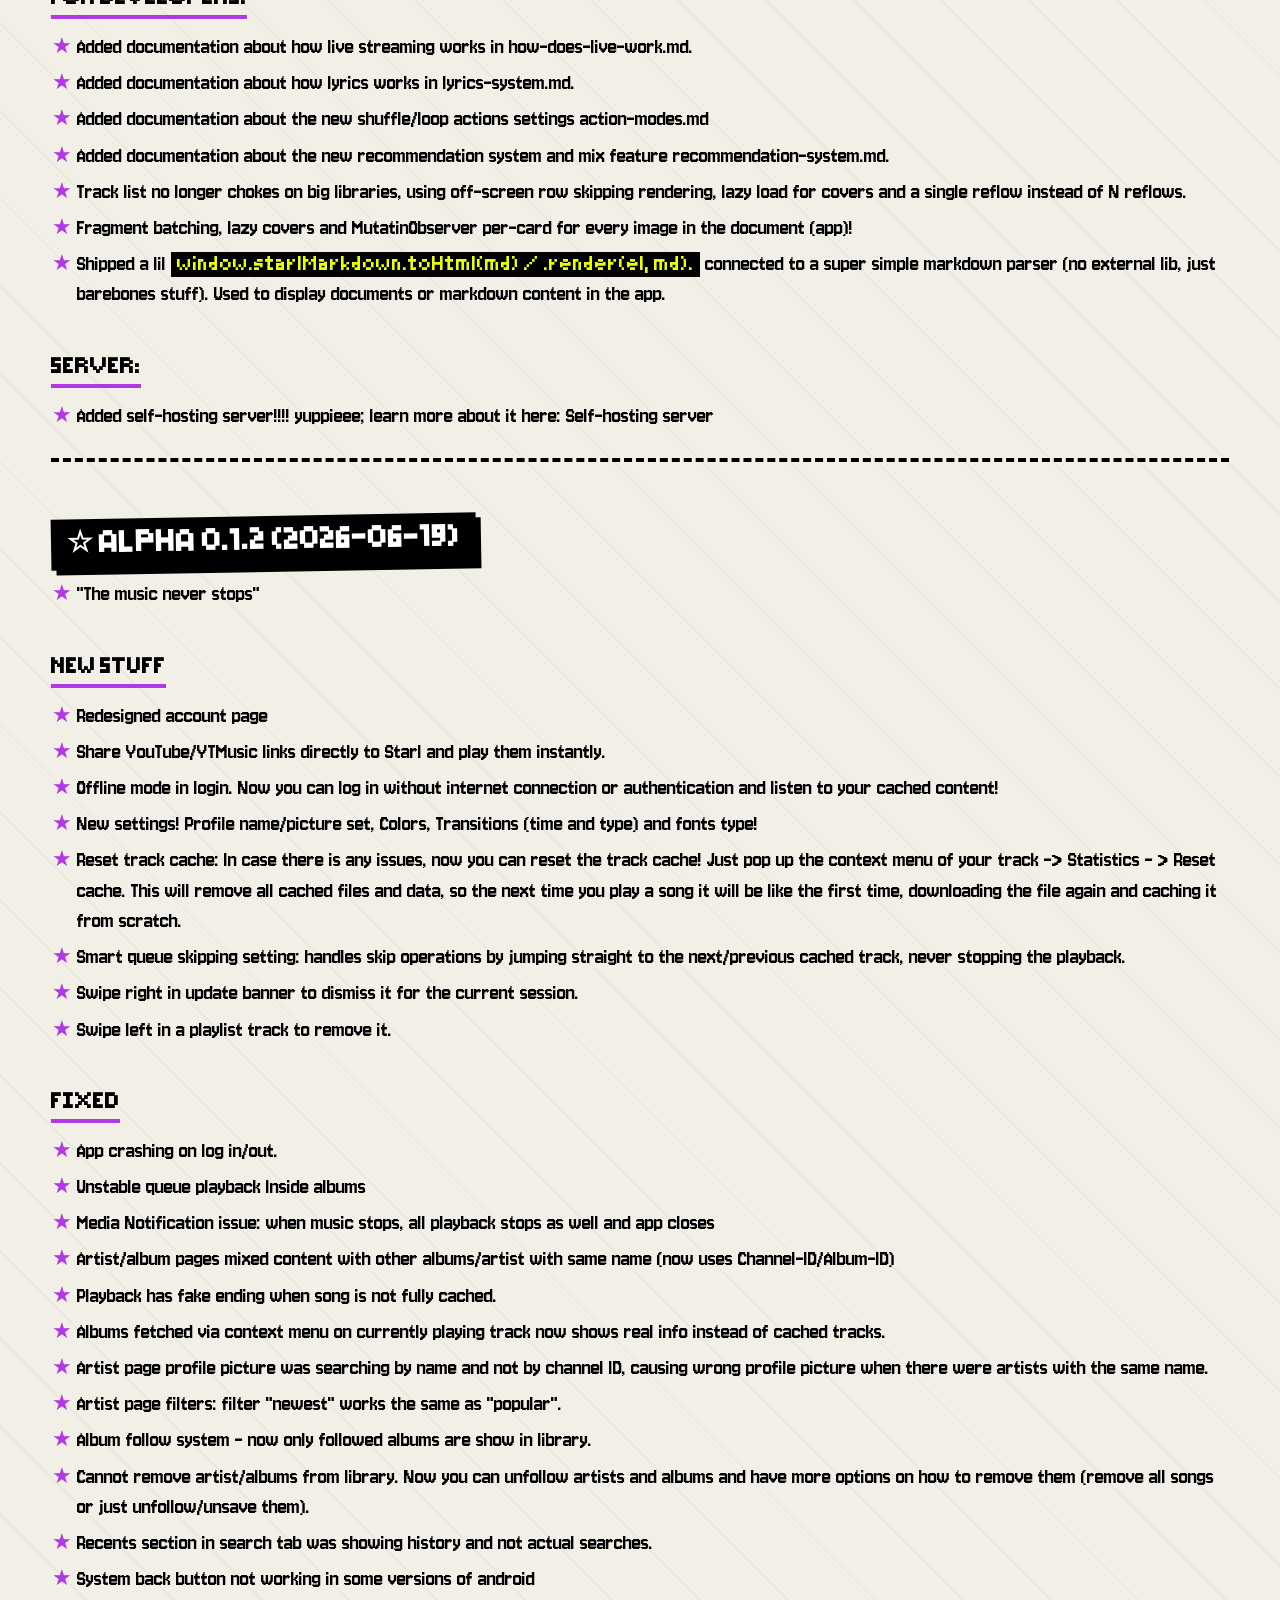
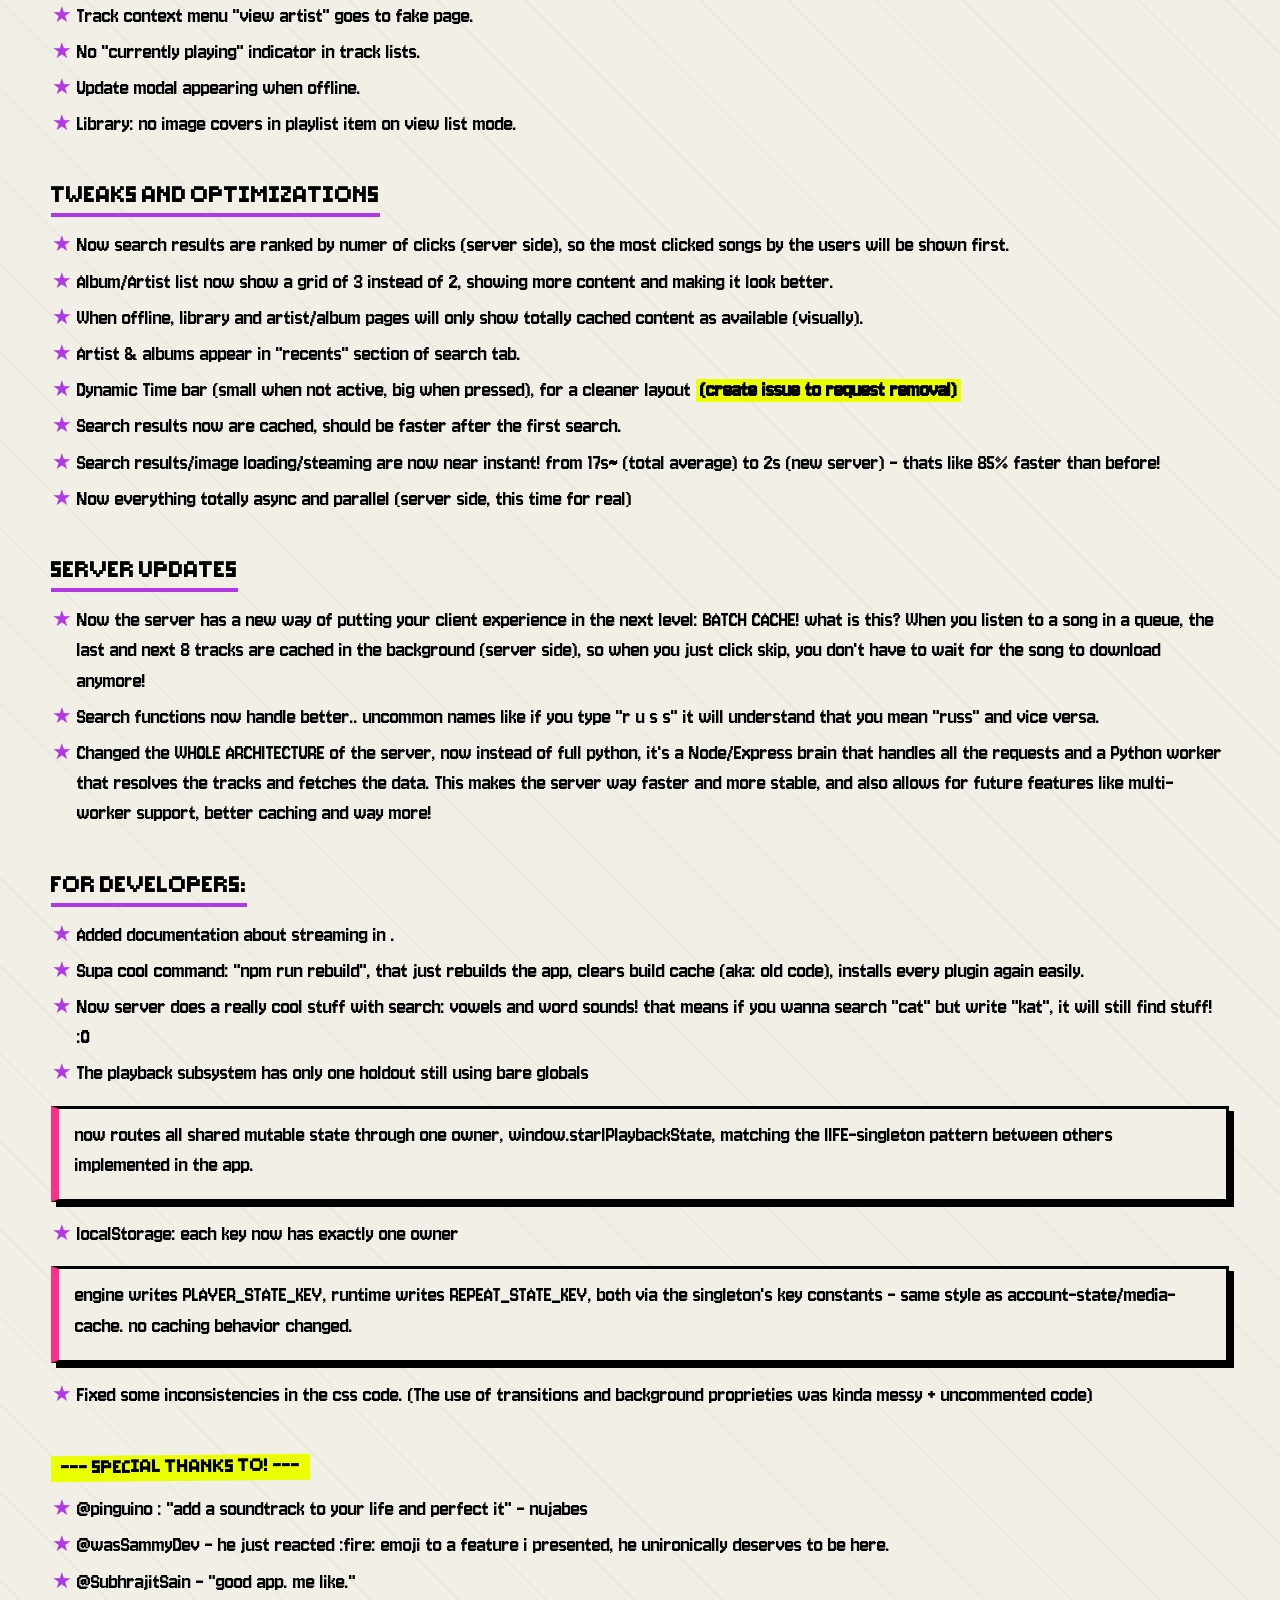
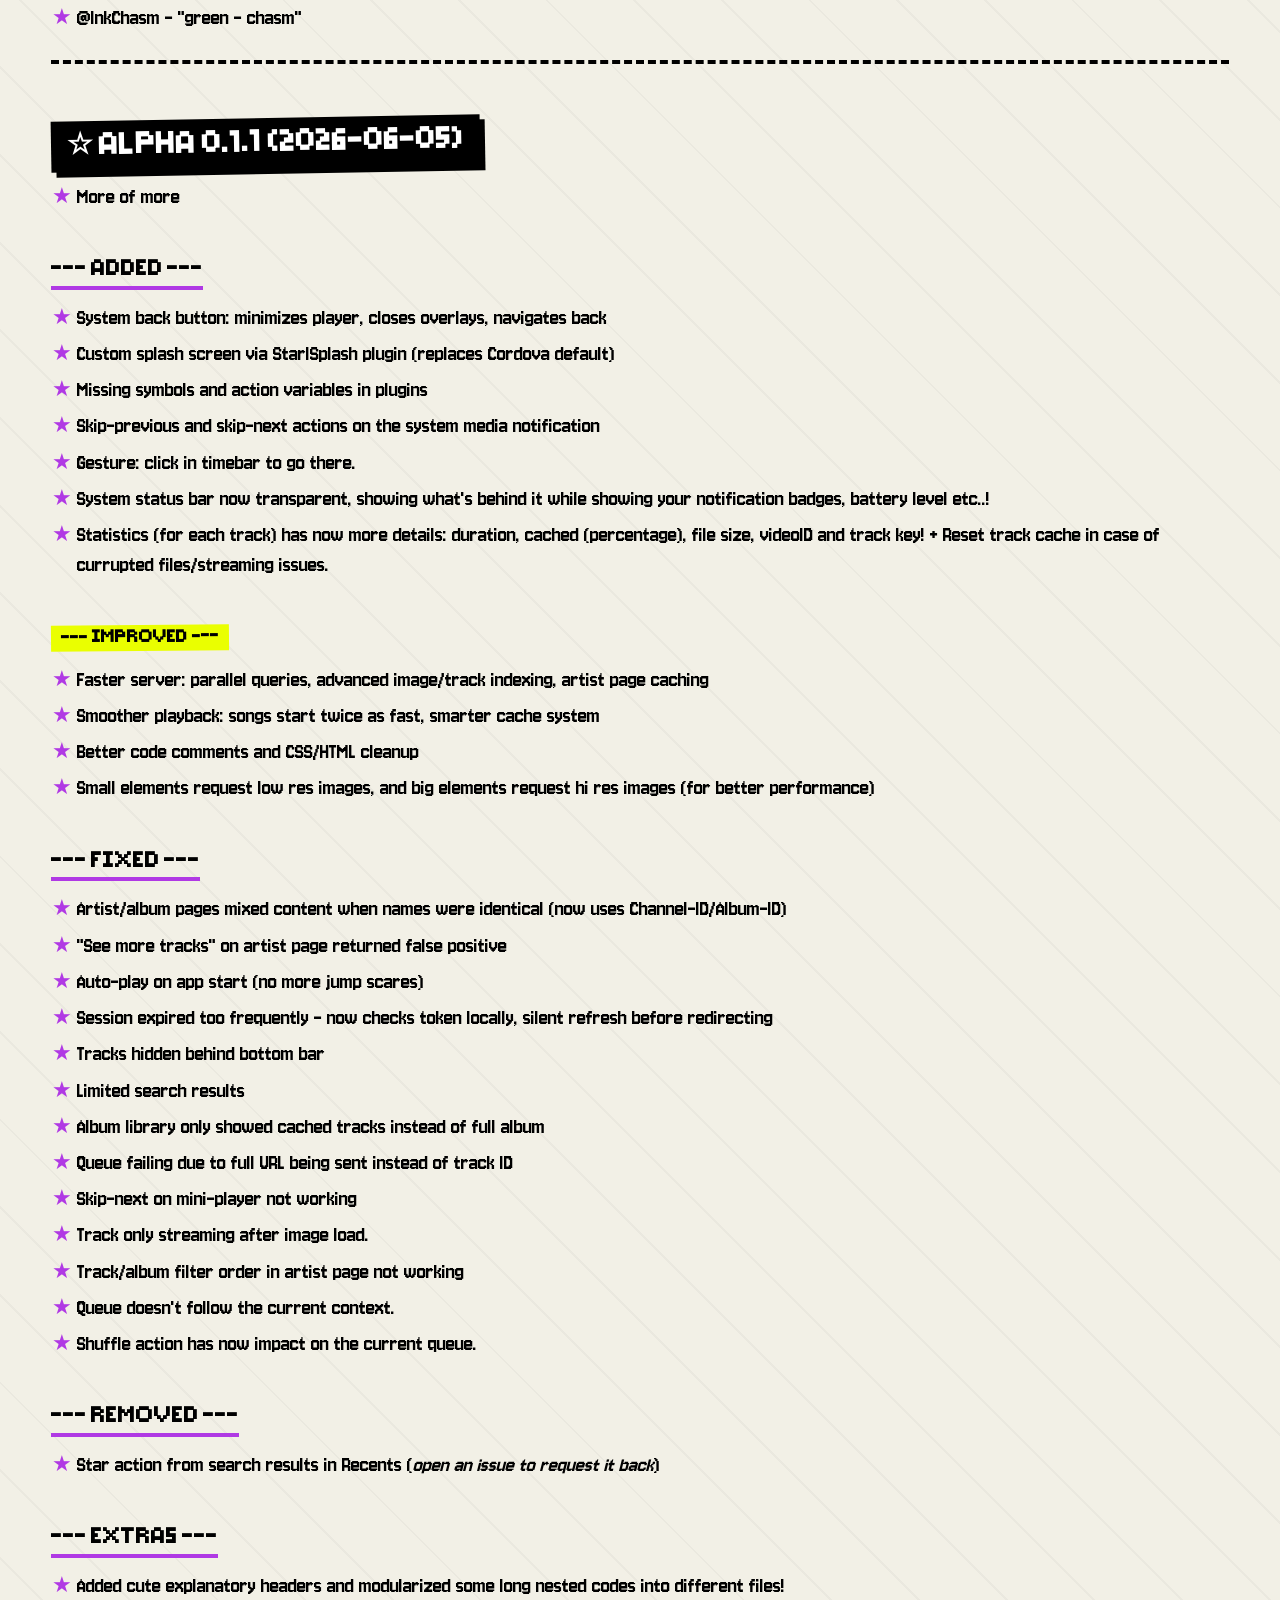
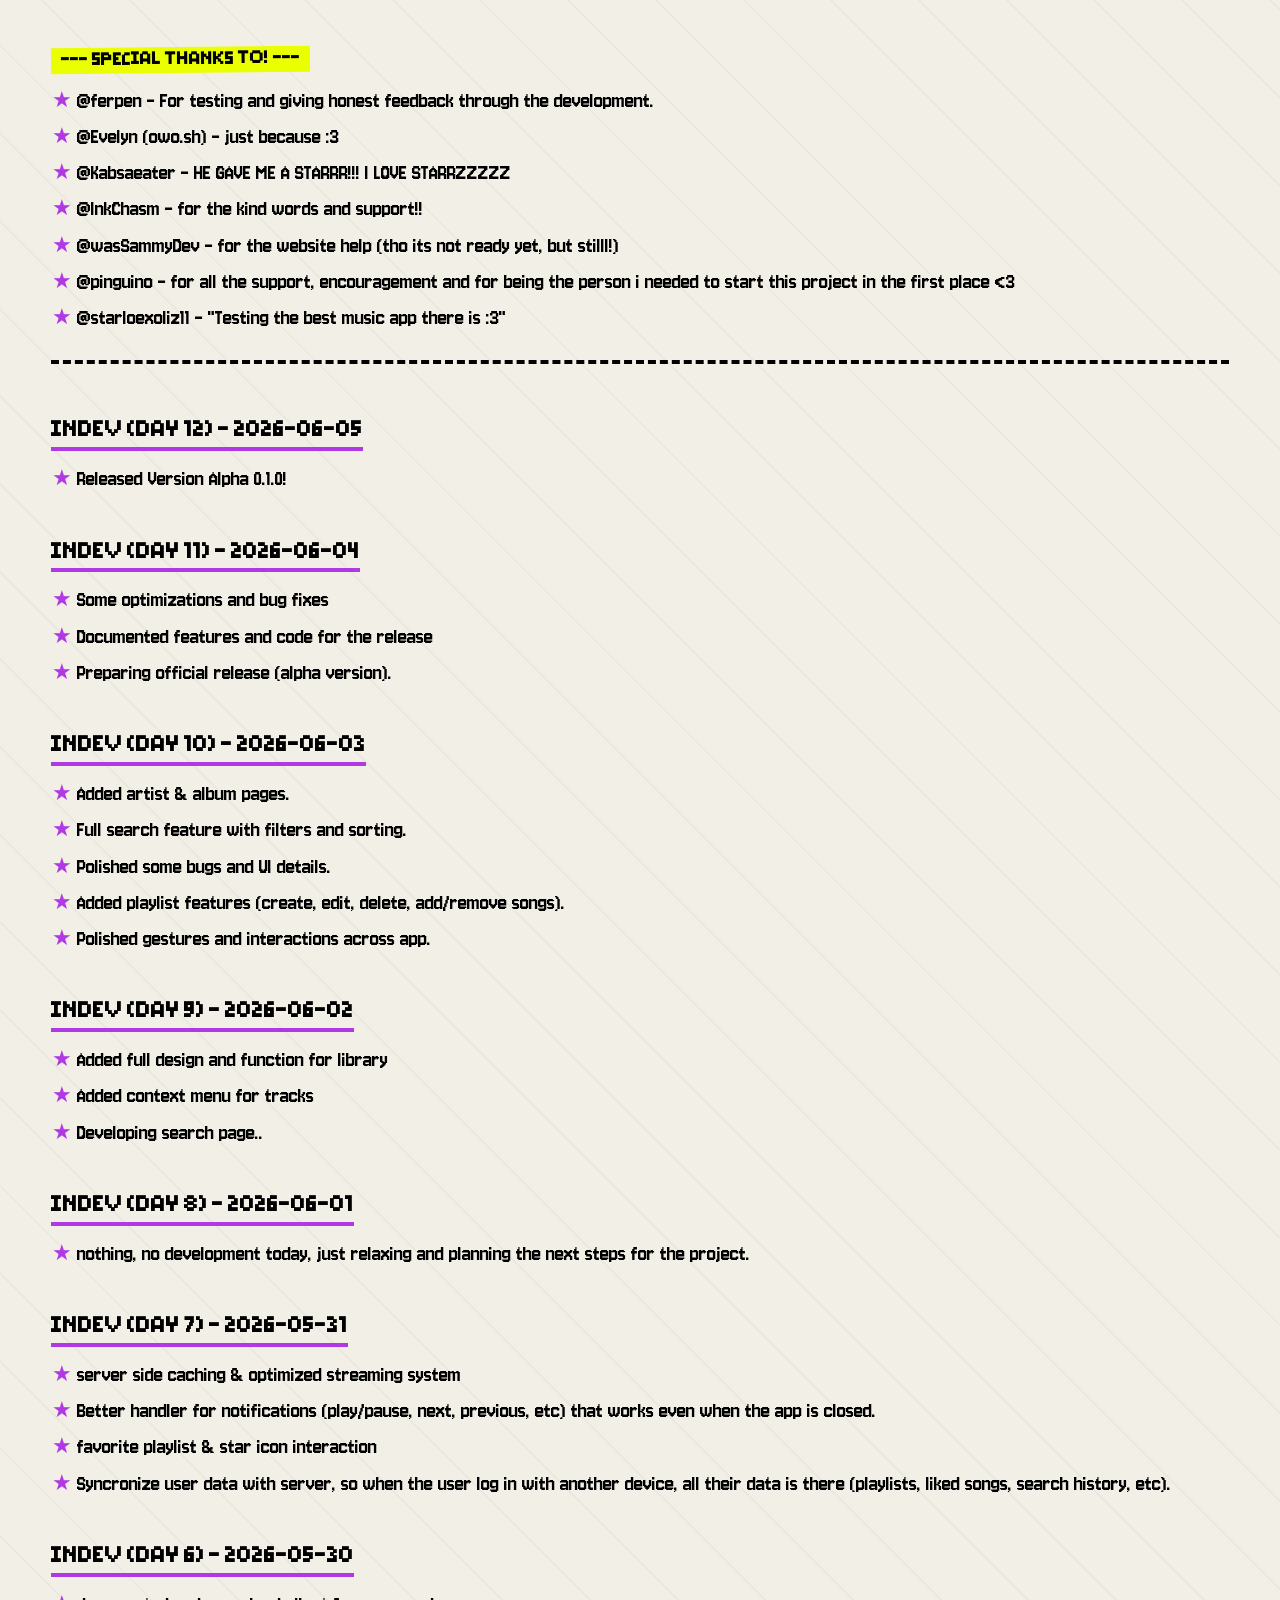
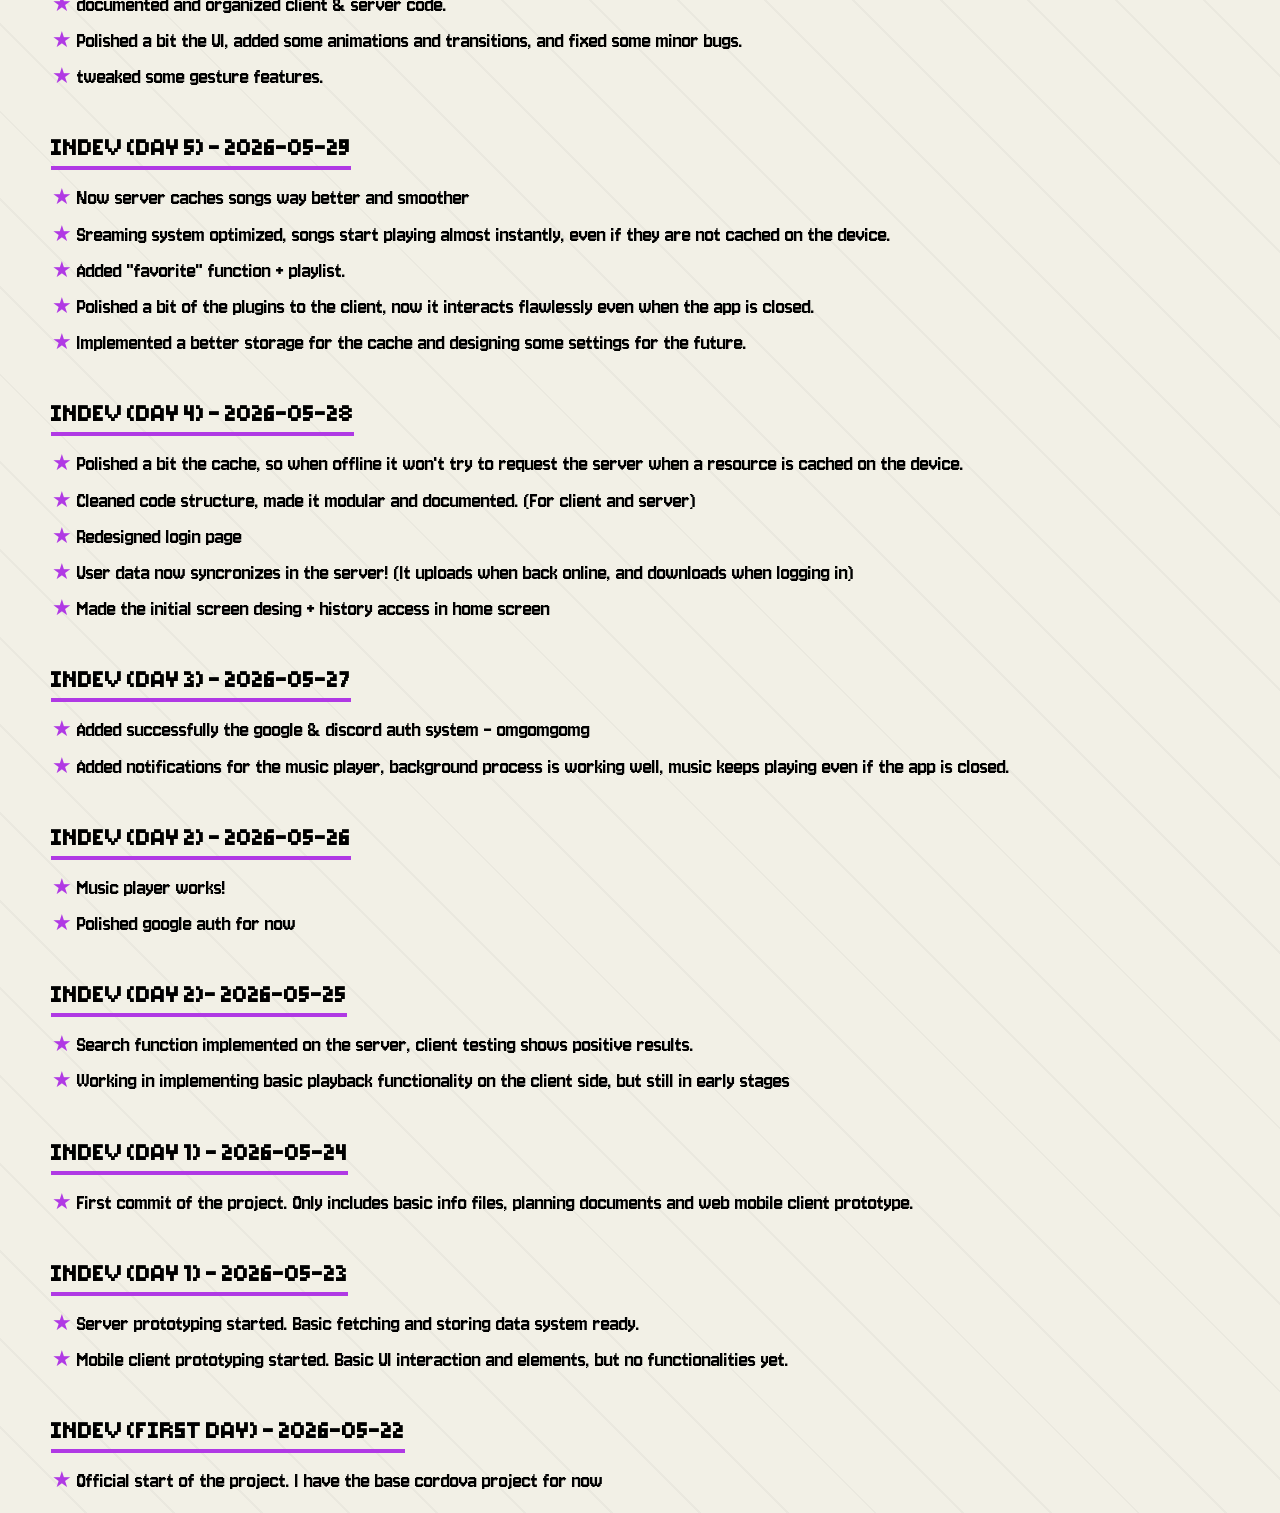
==== commit dcd433e7: "Added hyperlinks for changelog + Added more links to more pages :3" ====
--- a/changelog.html
+++ b/changelog.html
@@ -16,13 +16,21 @@
 	<script src="js/changelog.js" defer></script>
 </head>
 <body>
-
+	<!-- ============================== nav ============================== -->
+	<nav class="punk-nav">
+		<a class="nav-logo" href="index.html">STARL</a>
+		<a href="docs.html">DOCS</a>
+        <a href="404.html">404 page (just because)</a>
+	</nav>
+
+	<!-- ============================== header ============================== -->
 	<header class="hero">
 		<h1 class="hero-title" data-wiggle>Changelog</h1>
 		<p class="hero-sub">What changed since last version?</p>
 	</header>
 
-			<article id="doc-content" class="doc-content" style="padding-left: 4%; padding-right: 4%;">
+	<!-- ============================== the actual content ============================== -->
+<article id="doc-content" class="doc-content" style="padding-left: 4%; padding-right: 4%;">
 
 # ☆ Beta 1.0.1 (2026-07-20)
 - Minor bug fixes and optimizations.
@@ -39,6 +47,8 @@
 - Updated server dependencies to latest versions.
 - Removed "pot-provider" package, just a dependency that was not being used anymore, if any bug was caused by this change, please report it.
 - Configured port in "config.yaml" wasn't applying through out the code. Fixed that
+
+---
 
 # ☆ Beta 1.0 (2026-07-14)
 -  "Get your mood on"
@@ -92,7 +102,7 @@
 - Finnaly got over those age restriction errors! No more restrictions HELL YEAH! (server side)
 - Added a privacy and data policy, check it out: <a href="./privacy&data.html" target="_blank">Your data and privacy</a>
 - Now you can comfortably duplicate a playlist by clicking the "duplicate" option in the playlist options.
-- Multi Support artist! (view artist option in the track context menu) - now you can view the artist page of any of the artists that are credited in a track.
+- Multi artist support! (view artist option in the track context menu) - now you can view the artist page of any of the artists that are credited in a track.
 - Export & Repair playlist functions avaliable in the playlist context menu (export to json, repair missing tracks)
 
 ## For developers:
@@ -171,9 +181,12 @@
 - @SubhrajitSain - "good app. me like."
 - @InkChasm - "green - chasm"
 
+---
+
 # ☆ Alpha 0.1.1 (2026-06-05)
-
-### --- Added ---
+-  More of more
+
+## --- Added ---
 - System back button: minimizes player, closes overlays, navigates back
 - Custom splash screen via StarlSplash plugin (replaces Cordova default)
 - Missing symbols and action variables in plugins
@@ -188,7 +201,7 @@
 - Better code comments and CSS/HTML cleanup
 - Small elements request low res images, and big elements request hi res images (for better performance)
 
-### --- Fixed ---
+## --- Fixed ---
 - Artist/album pages mixed content when names were identical (now uses Channel-ID/Album-ID)
 - "See more tracks" on artist page returned false positive
 - Auto-play on app start (no more jump scares)
@@ -203,10 +216,10 @@
 - Queue doesn't follow the current context.
 - Shuffle action has now impact on the current queue.
 
-### --- Removed ---
+## --- Removed ---
 - Star action from search results in Recents (*open an issue to request it back*)
 
-### --- Extras ---
+## --- Extras ---
 - Added cute explanatory headers and modularized some long nested codes into different files!
 
 ### --- Special thanks to! ---
@@ -218,6 +231,8 @@
 - @pinguino - for all the support, encouragement and for being the person i needed to start this project in the first place <3
 - @starloexoliz11 - "Testing the best music app there is :3"
 
+---
+
 ## indev (day 12) - 2026-06-05
 - Released Version Alpha 0.1.0!
 
@@ -288,6 +303,6 @@
 ## indev (first day) - 2026-05-22
 - Official start of the project. I have the base cordova project for now
 
-            </article>
+</article>
 </body>
 </html>
